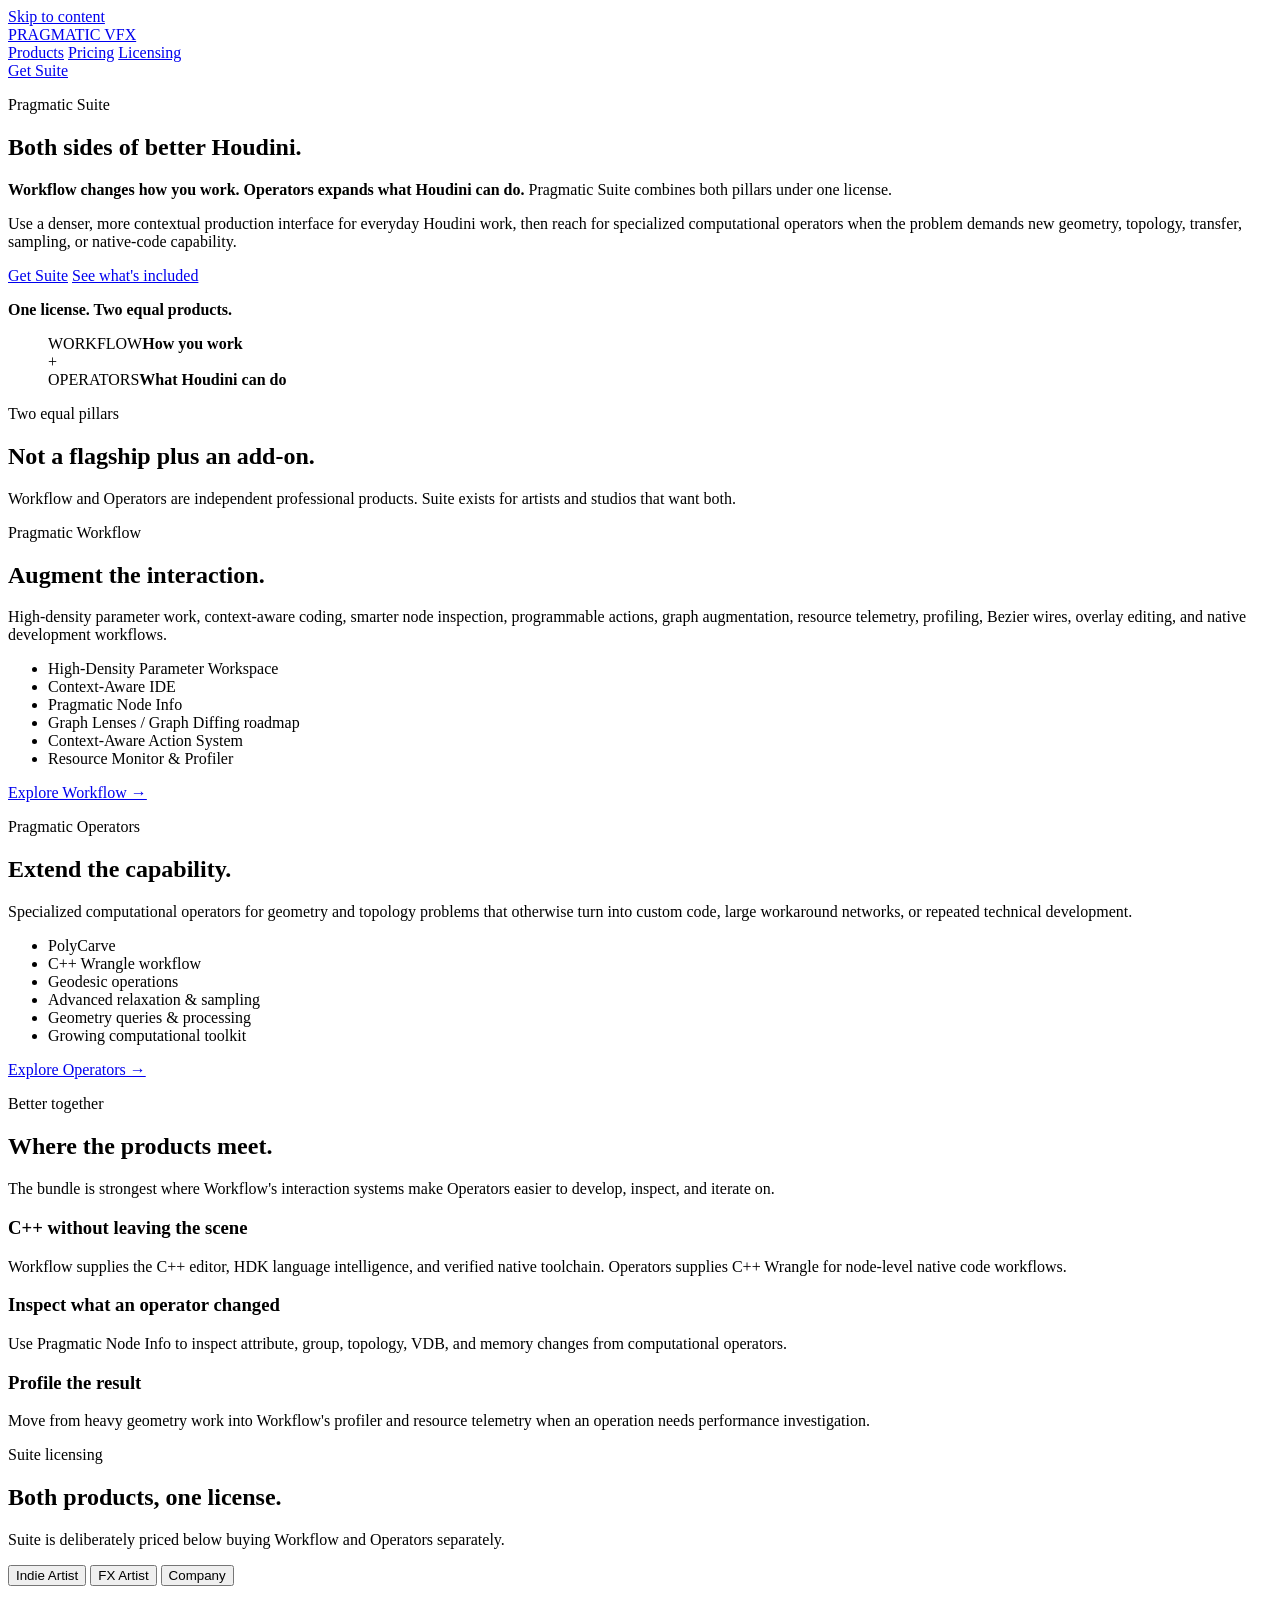
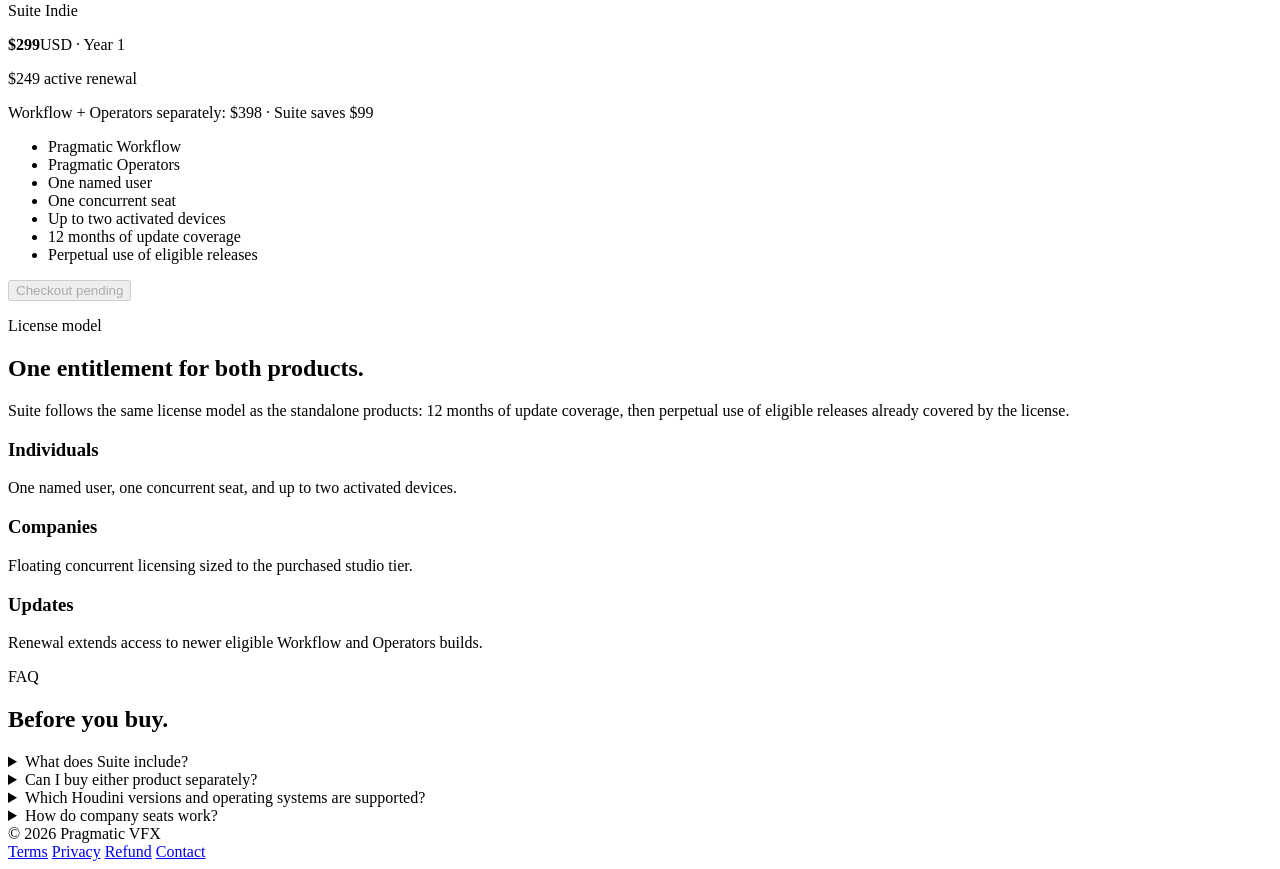
==== index.html @ 96e5cb50 "Create Pragmatic Suite landing page" ====
<!doctype html>
<html lang="en">
<head>
  <meta charset="utf-8">
  <meta name="viewport" content="width=device-width, initial-scale=1">
  <title>Pragmatic Suite for Houdini | Pragmatic VFX</title>
  <meta name="description" content="Pragmatic Suite combines Pragmatic Workflow and Pragmatic Operators: augment how you work with Houdini and extend what Houdini can do.">
  <meta name="theme-color" content="#080b0d">
  <meta property="og:title" content="Pragmatic Suite for Houdini">
  <meta property="og:description" content="Workflow + Operators. Both pillars of Pragmatic.">
  <meta property="og:type" content="website">
  <meta property="og:url" content="https://suite.pragmatic-vfx.com/">
  <link rel="preconnect" href="https://rsms.me">
  <link rel="stylesheet" href="https://rsms.me/inter/inter.css">
  <link rel="stylesheet" href="./site.css?v=20260930-0240">
</head>
<body>
  <a class="skip-link" href="#main">Skip to content</a>

  <header class="site-header">
    <div class="shell nav">
      <a class="wordmark" href="https://pragmatic-vfx.com/" aria-label="Pragmatic VFX home">
        <span class="wordmark-mark" aria-hidden="true"></span>
        <span>PRAGMATIC VFX</span>
      </a>
      <nav class="nav-links" aria-label="Suite navigation">
        <a href="#products">Products</a>
        <a href="#pricing">Pricing</a>
        <a href="#licensing">Licensing</a>
      </nav>
      <a class="nav-cta" href="#pricing">Get Suite</a>
    </div>
  </header>

  <main id="main">
    <section class="hero">
      <div class="shell hero-grid">
        <div class="hero-copy">
          <p class="eyebrow">Pragmatic Suite</p>
          <h1>Both sides of better Houdini.</h1>
          <p class="hero-lede"><strong>Workflow changes how you work. Operators expands what Houdini can do.</strong> Pragmatic Suite combines both pillars under one license.</p>
          <p class="hero-secondary">Use a denser, more contextual production interface for everyday Houdini work, then reach for specialized computational operators when the problem demands new geometry, topology, transfer, sampling, or native-code capability.</p>
          <div class="hero-actions">
            <a class="button button-primary" href="#pricing">Get Suite</a>
            <a class="button" href="#products">See what's included</a>
          </div>
          <p class="hero-support"><strong>One license. Two equal products.</strong></p>
        </div>
        <figure class="product-visual suite-visual">
          <div class="suite-pillars">
            <div><span>WORKFLOW</span><strong>How you work</strong></div>
            <div class="plus">+</div>
            <div><span>OPERATORS</span><strong>What Houdini can do</strong></div>
          </div>
        </figure>
      </div>
    </section>

    <section class="product-pair" id="products">
      <div class="shell">
        <div class="section-heading">
          <p class="eyebrow">Two equal pillars</p>
          <h2>Not a flagship plus an add-on.</h2>
          <p>Workflow and Operators are independent professional products. Suite exists for artists and studios that want both.</p>
        </div>

        <div class="pillar-grid">
          <article class="pillar-card">
            <p class="eyebrow">Pragmatic Workflow</p>
            <h2>Augment the interaction.</h2>
            <p>High-density parameter work, context-aware coding, smarter node inspection, programmable actions, graph augmentation, resource telemetry, profiling, Bezier wires, overlay editing, and native development workflows.</p>
            <ul>
              <li>High-Density Parameter Workspace</li>
              <li>Context-Aware IDE</li>
              <li>Pragmatic Node Info</li>
              <li>Graph Lenses / Graph Diffing roadmap</li>
              <li>Context-Aware Action System</li>
              <li>Resource Monitor & Profiler</li>
            </ul>
            <a class="text-link" href="https://workflow.pragmatic-vfx.com/">Explore Workflow →</a>
          </article>

          <article class="pillar-card">
            <p class="eyebrow">Pragmatic Operators</p>
            <h2>Extend the capability.</h2>
            <p>Specialized computational operators for geometry and topology problems that otherwise turn into custom code, large workaround networks, or repeated technical development.</p>
            <ul>
              <li>PolyCarve</li>
              <li>C++ Wrangle workflow</li>
              <li>Geodesic operations</li>
              <li>Advanced relaxation & sampling</li>
              <li>Geometry queries & processing</li>
              <li>Growing computational toolkit</li>
            </ul>
            <a class="text-link" href="https://operators.pragmatic-vfx.com/">Explore Operators →</a>
          </article>
        </div>
      </div>
    </section>

    <section class="cross-workflows">
      <div class="shell">
        <div class="section-heading">
          <p class="eyebrow">Better together</p>
          <h2>Where the products meet.</h2>
          <p>The bundle is strongest where Workflow's interaction systems make Operators easier to develop, inspect, and iterate on.</p>
        </div>
        <div class="info-grid">
          <article><h3>C++ without leaving the scene</h3><p>Workflow supplies the C++ editor, HDK language intelligence, and verified native toolchain. Operators supplies C++ Wrangle for node-level native code workflows.</p></article>
          <article><h3>Inspect what an operator changed</h3><p>Use Pragmatic Node Info to inspect attribute, group, topology, VDB, and memory changes from computational operators.</p></article>
          <article><h3>Profile the result</h3><p>Move from heavy geometry work into Workflow's profiler and resource telemetry when an operation needs performance investigation.</p></article>
        </div>
      </div>
    </section>

    <section class="pricing" id="pricing">
      <div class="shell">
        <div class="section-heading">
          <p class="eyebrow">Suite licensing</p>
          <h2>Both products, one license.</h2>
          <p>Suite is deliberately priced below buying Workflow and Operators separately.</p>
        </div>

        <div class="pricing-switch" role="tablist" aria-label="Buyer type">
          <button class="pricing-switch-button active" type="button" data-pricing-tab="indie">Indie Artist</button>
          <button class="pricing-switch-button" type="button" data-pricing-tab="fx">FX Artist</button>
          <button class="pricing-switch-button" type="button" data-pricing-tab="company">Company</button>
        </div>

        <div class="pricing-panel" data-pricing-panel="indie">
          <article class="price-card featured-price-card">
            <p class="eyebrow">Suite Indie</p>
            <div class="price"><strong>$299</strong><span>USD · Year 1</span></div>
            <p class="renewal">$249 active renewal</p>
            <p class="saving">Workflow + Operators separately: $398 · Suite saves $99</p>
            <ul class="license-list">
              <li>Pragmatic Workflow</li>
              <li>Pragmatic Operators</li>
              <li>One named user</li>
              <li>One concurrent seat</li>
              <li>Up to two activated devices</li>
              <li>12 months of update coverage</li>
              <li>Perpetual use of eligible releases</li>
            </ul>
            <button class="button button-primary button-disabled" disabled>Checkout pending</button>
          </article>
        </div>

        <div class="pricing-panel" data-pricing-panel="fx" hidden>
          <article class="price-card featured-price-card">
            <p class="eyebrow">Suite FX Individual</p>
            <div class="price"><strong>$599</strong><span>USD · Year 1</span></div>
            <p class="renewal">$499 active renewal</p>
            <p class="saving">Workflow + Operators separately: $798 · Suite saves $199</p>
            <ul class="license-list">
              <li>Pragmatic Workflow</li>
              <li>Pragmatic Operators</li>
              <li>One named user</li>
              <li>One concurrent seat</li>
              <li>Up to two activated devices</li>
              <li>12 months of update coverage</li>
              <li>Perpetual use of eligible releases</li>
            </ul>
            <button class="button button-primary button-disabled" disabled>Checkout pending</button>
          </article>
        </div>

        <div class="pricing-panel" data-pricing-panel="company" hidden>
          <article class="studio-card">
            <p class="eyebrow">Company licensing</p>
            <h3>Pragmatic Suite Studio</h3>
            <div class="tier-selector">
              <button class="tier active" data-tier="1-5" data-price="$2,995" data-renewal="$2,495" data-detail="Up to 5 concurrent seats." data-saving="Separate products: $4,290 · Suite saves $1,295">1–5</button>
              <button class="tier" data-tier="6-10" data-price="$5,995" data-renewal="$4,995" data-detail="Up to 10 concurrent seats." data-saving="Separate products: $8,490 · Suite saves $2,495">6–10</button>
              <button class="tier" data-tier="11-20" data-price="$9,995" data-renewal="$7,995" data-detail="Up to 20 concurrent seats." data-saving="Separate products: $14,490 · Suite saves $4,495">11–20</button>
              <button class="tier" data-tier="21-50" data-price="$17,995" data-renewal="$14,995" data-detail="Up to 50 concurrent seats." data-saving="Separate products: $24,990 · Suite saves $6,995">21–50</button>
              <button class="tier" data-tier="51+" data-price="Contact" data-renewal="Contact" data-detail="Custom licensing for 51+ concurrent seats." data-saving="">51+</button>
            </div>
            <div class="studio-summary">
              <div><strong data-tier-price>$2,995</strong><span>USD · Year 1</span></div>
              <p data-tier-detail>Up to 5 concurrent seats.</p>
              <p><span data-tier-renewal>$2,495</span> active renewal</p>
              <p class="saving" data-tier-saving>Separate products: $4,290 · Suite saves $1,295</p>
            </div>
            <ul class="license-list">
              <li>Pragmatic Workflow + Operators</li>
              <li>Floating concurrent seat pool</li>
              <li>Company licensing begins at Studio 1–5</li>
              <li>12 months of update coverage</li>
              <li>Perpetual use of eligible releases</li>
            </ul>
            <a class="button button-primary" href="mailto:sales@pragmatic-vfx.com?subject=Pragmatic%20Suite%20Company%20Licensing">Contact sales</a>
          </article>
        </div>
      </div>
    </section>

    <section class="licensing" id="licensing">
      <div class="shell">
        <div class="section-heading">
          <p class="eyebrow">License model</p>
          <h2>One entitlement for both products.</h2>
          <p>Suite follows the same license model as the standalone products: 12 months of update coverage, then perpetual use of eligible releases already covered by the license.</p>
        </div>
        <div class="info-grid">
          <article><h3>Individuals</h3><p>One named user, one concurrent seat, and up to two activated devices.</p></article>
          <article><h3>Companies</h3><p>Floating concurrent licensing sized to the purchased studio tier.</p></article>
          <article><h3>Updates</h3><p>Renewal extends access to newer eligible Workflow and Operators builds.</p></article>
        </div>
      </div>
    </section>

    <section class="faq">
      <div class="shell">
        <div class="section-heading"><p class="eyebrow">FAQ</p><h2>Before you buy.</h2></div>
        <details><summary>What does Suite include?</summary><p>Pragmatic Suite includes both Pragmatic Workflow and Pragmatic Operators under one license.</p></details>
        <details><summary>Can I buy either product separately?</summary><p>Yes. Workflow and Operators are equal standalone products, each priced at $199 Indie / $399 FX for year one.</p></details>
        <details><summary>Which Houdini versions and operating systems are supported?</summary><p>The final shipping compatibility matrix will be published before checkout is enabled.</p></details>
        <details><summary>How do company seats work?</summary><p>Company Suite licensing uses a floating concurrent-seat pool. A company purchasing for even one employee starts at the 1–5 tier.</p></details>
      </div>
    </section>
  </main>

  <footer class="site-footer">
    <div class="shell footer-row">
      <span>© <span data-current-year>2026</span> Pragmatic VFX</span>
      <div>
        <a href="https://pragmatic-vfx.com/terms/">Terms</a>
        <a href="https://pragmatic-vfx.com/privacy/">Privacy</a>
        <a href="https://pragmatic-vfx.com/refund/">Refund</a>
        <a href="mailto:support@pragmatic-vfx.com">Contact</a>
      </div>
    </div>
  </footer>
  <script src="./site.js?v=20260930-0240"></script>
</body>
</html>
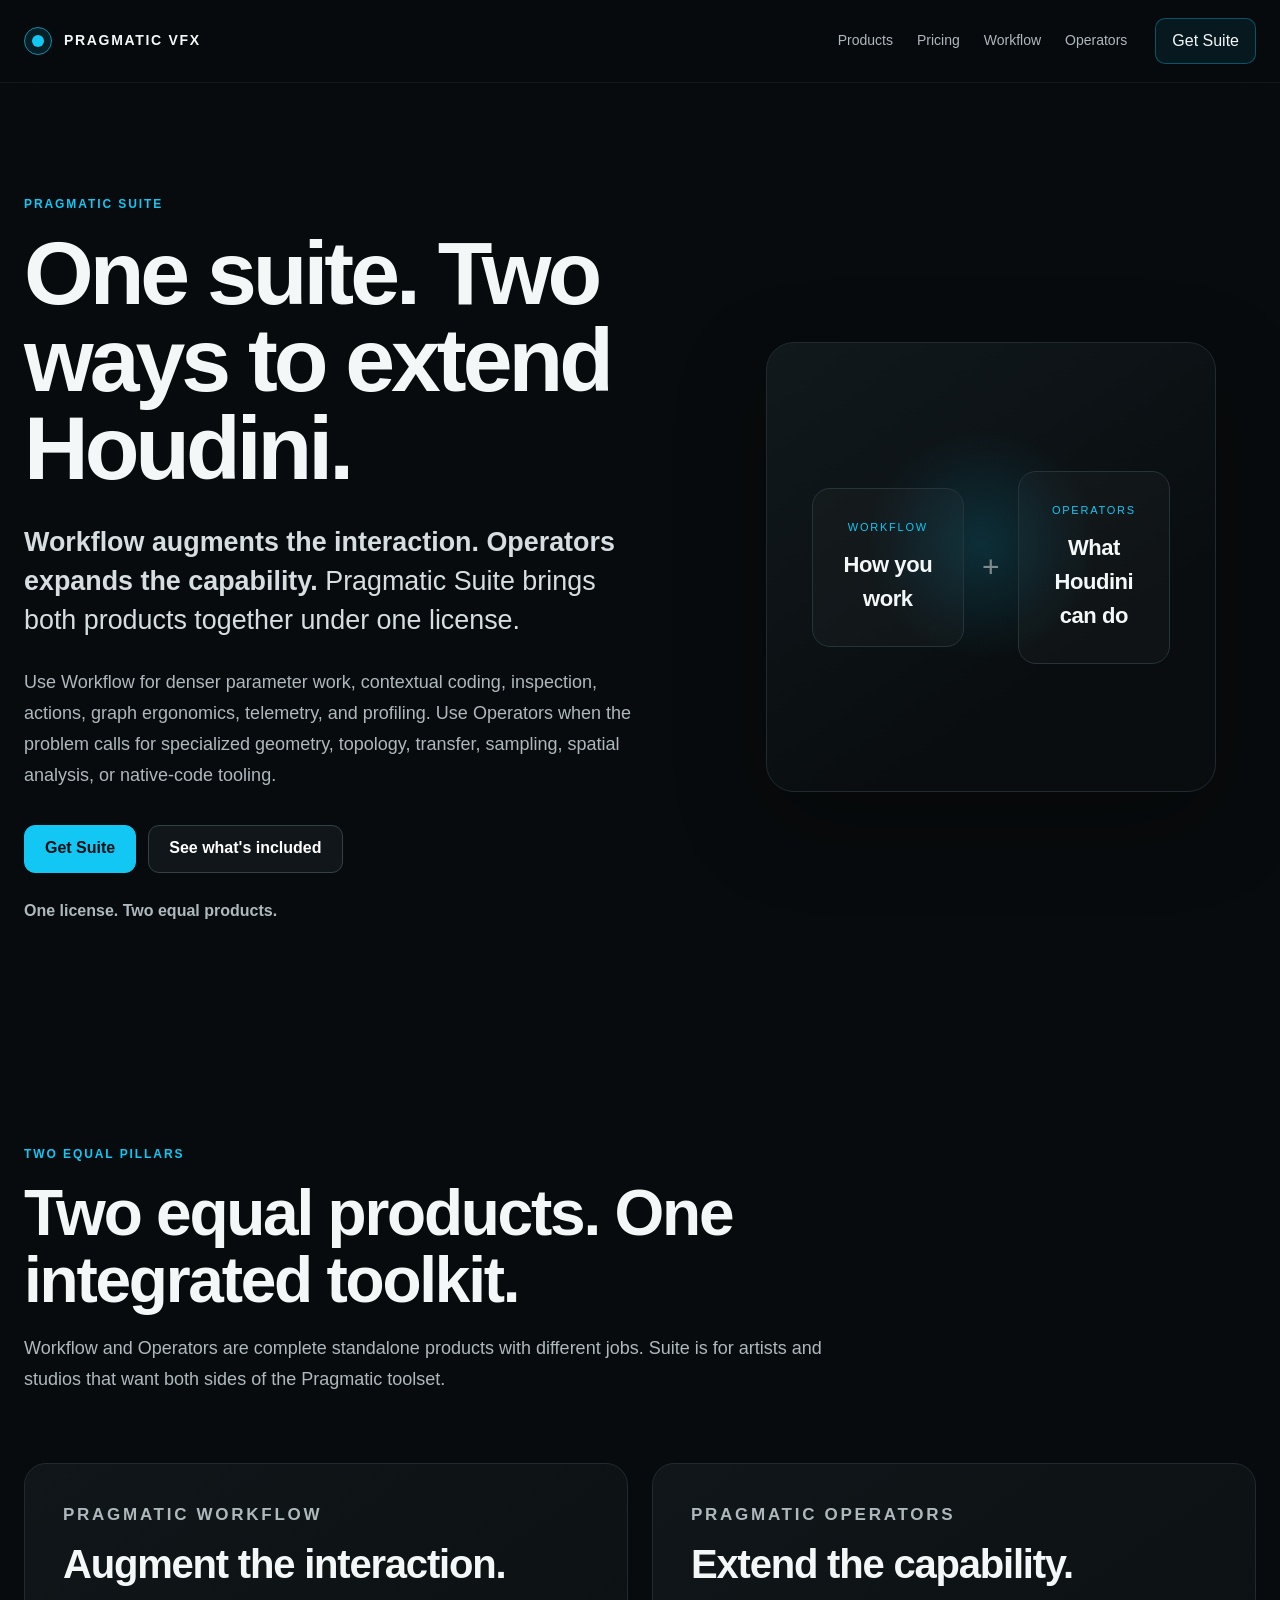
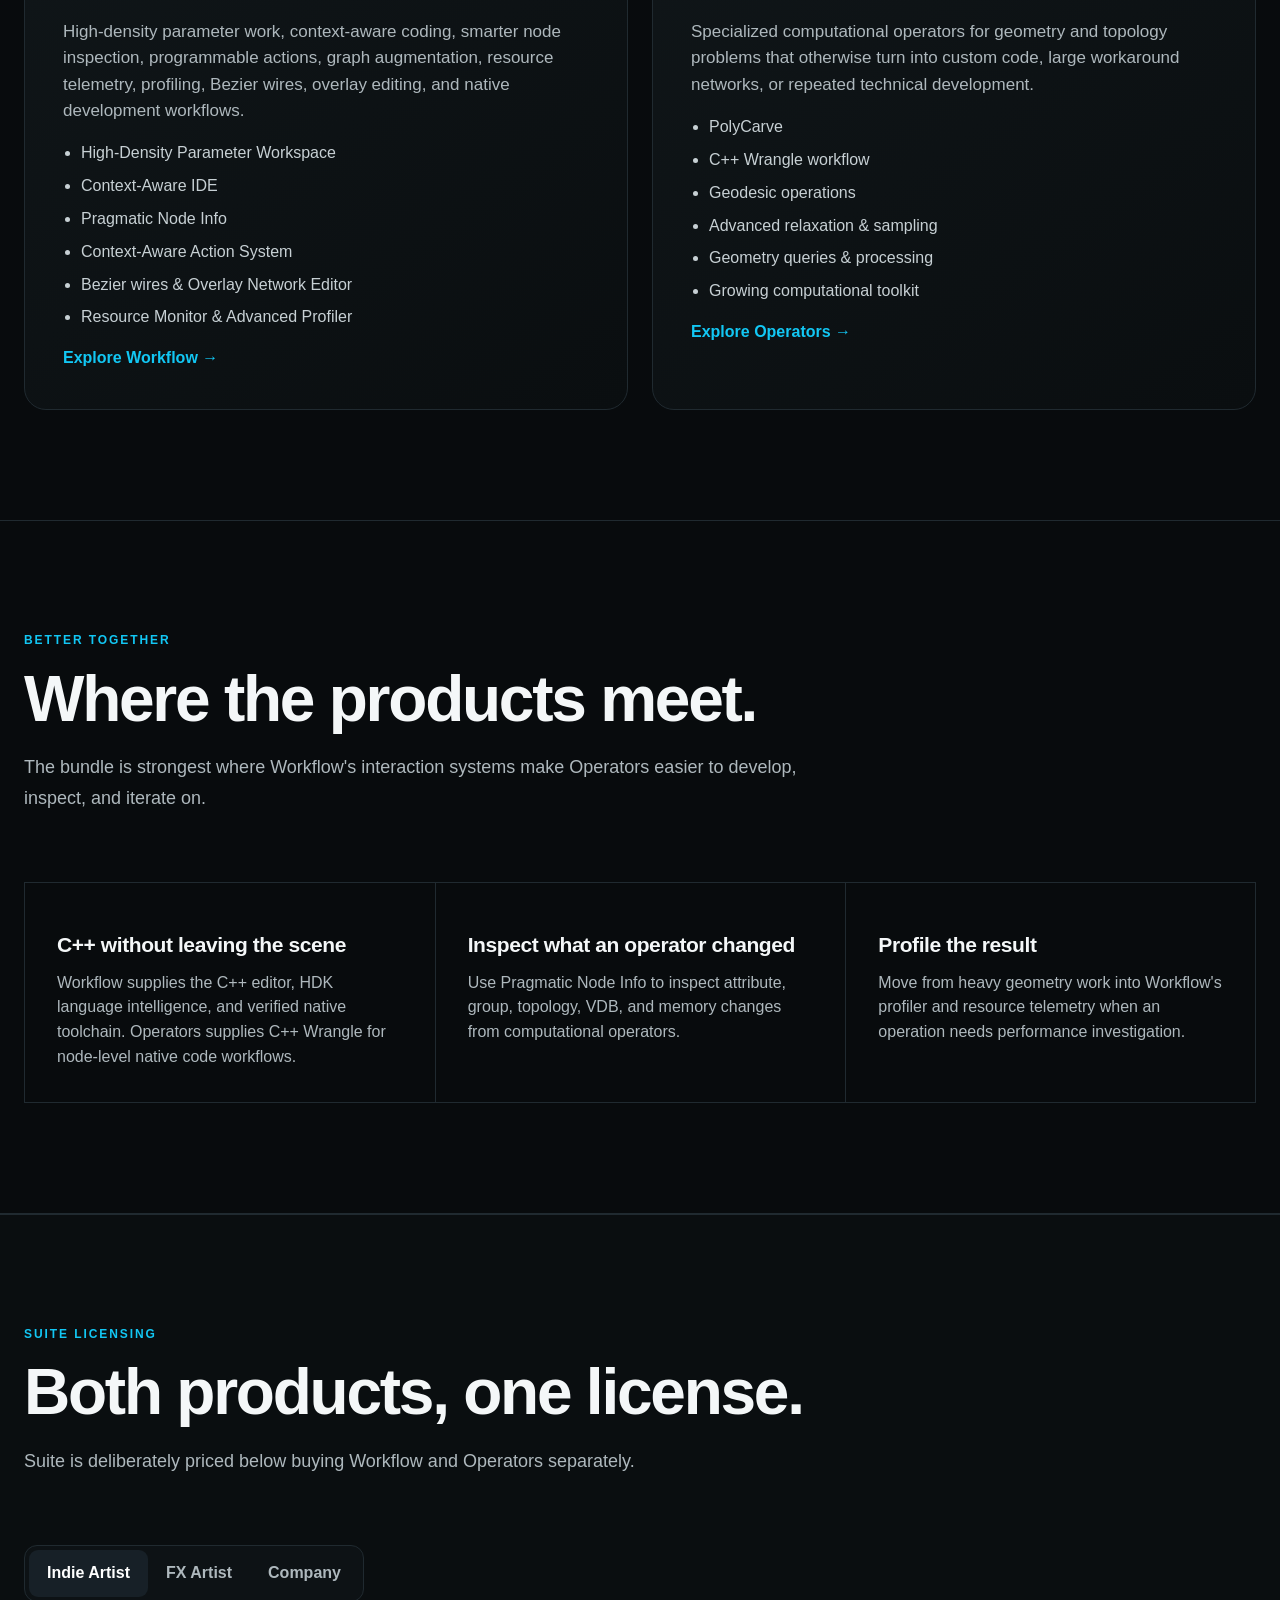
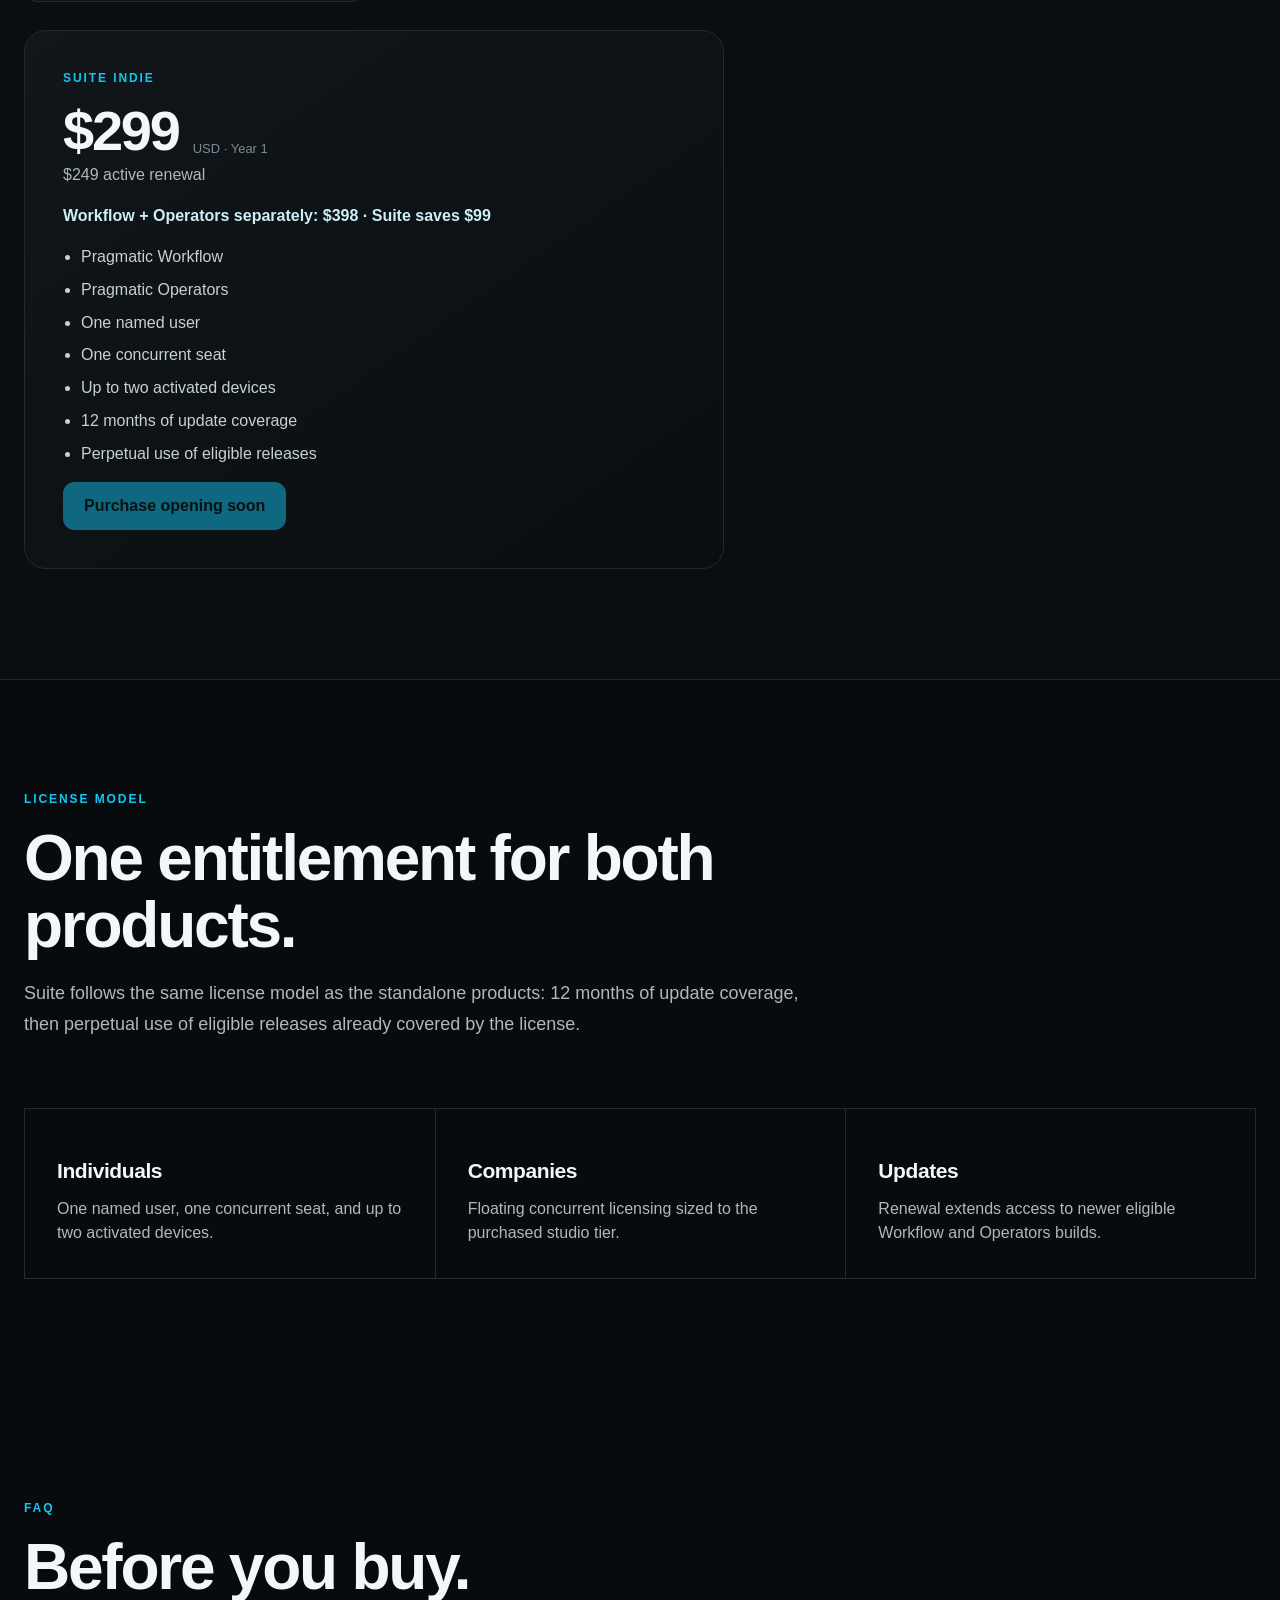
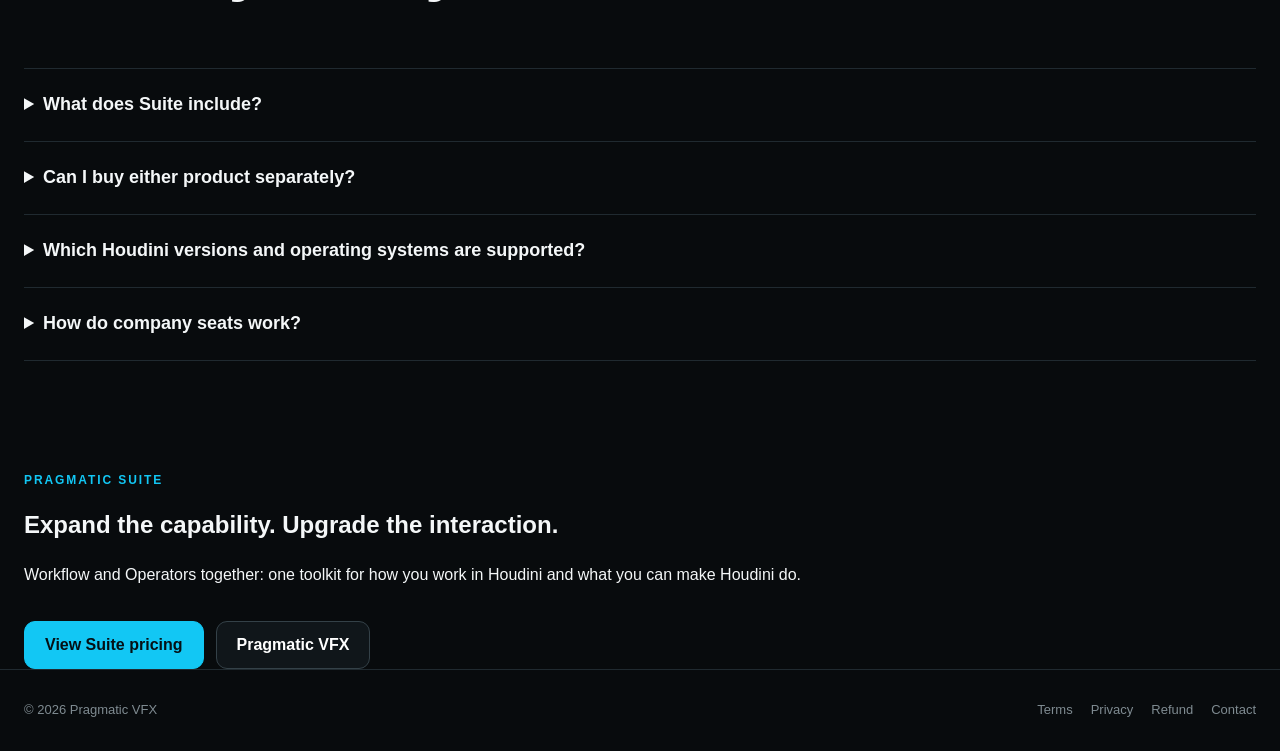
==== commit 4a8cdc32: "Polish Suite page for public product review" ====
--- a/index.html
+++ b/index.html
@@ -12,7 +12,7 @@
   <meta property="og:url" content="https://suite.pragmatic-vfx.com/">
   <link rel="preconnect" href="https://rsms.me">
   <link rel="stylesheet" href="https://rsms.me/inter/inter.css">
-  <link rel="stylesheet" href="./site.css?v=20260930-0240">
+  <link rel="stylesheet" href="./site.css?v=20260930-0305">
 </head>
 <body>
   <a class="skip-link" href="#main">Skip to content</a>
@@ -26,7 +26,8 @@
       <nav class="nav-links" aria-label="Suite navigation">
         <a href="#products">Products</a>
         <a href="#pricing">Pricing</a>
-        <a href="#licensing">Licensing</a>
+        <a href="https://workflow.pragmatic-vfx.com/">Workflow</a>
+        <a href="https://operators.pragmatic-vfx.com/">Operators</a>
       </nav>
       <a class="nav-cta" href="#pricing">Get Suite</a>
     </div>
@@ -37,9 +38,9 @@
       <div class="shell hero-grid">
         <div class="hero-copy">
           <p class="eyebrow">Pragmatic Suite</p>
-          <h1>Both sides of better Houdini.</h1>
-          <p class="hero-lede"><strong>Workflow changes how you work. Operators expands what Houdini can do.</strong> Pragmatic Suite combines both pillars under one license.</p>
-          <p class="hero-secondary">Use a denser, more contextual production interface for everyday Houdini work, then reach for specialized computational operators when the problem demands new geometry, topology, transfer, sampling, or native-code capability.</p>
+          <h1>One suite. Two ways to extend Houdini.</h1>
+          <p class="hero-lede"><strong>Workflow augments the interaction. Operators expands the capability.</strong> Pragmatic Suite brings both products together under one license.</p>
+          <p class="hero-secondary">Use Workflow for denser parameter work, contextual coding, inspection, actions, graph ergonomics, telemetry, and profiling. Use Operators when the problem calls for specialized geometry, topology, transfer, sampling, spatial analysis, or native-code tooling.</p>
           <div class="hero-actions">
             <a class="button button-primary" href="#pricing">Get Suite</a>
             <a class="button" href="#products">See what's included</a>
@@ -60,8 +61,8 @@
       <div class="shell">
         <div class="section-heading">
           <p class="eyebrow">Two equal pillars</p>
-          <h2>Not a flagship plus an add-on.</h2>
-          <p>Workflow and Operators are independent professional products. Suite exists for artists and studios that want both.</p>
+          <h2>Two equal products. One integrated toolkit.</h2>
+          <p>Workflow and Operators are complete standalone products with different jobs. Suite is for artists and studios that want both sides of the Pragmatic toolset.</p>
         </div>
 
         <div class="pillar-grid">
@@ -73,9 +74,9 @@
               <li>High-Density Parameter Workspace</li>
               <li>Context-Aware IDE</li>
               <li>Pragmatic Node Info</li>
-              <li>Graph Lenses / Graph Diffing roadmap</li>
               <li>Context-Aware Action System</li>
-              <li>Resource Monitor & Profiler</li>
+              <li>Bezier wires & Overlay Network Editor</li>
+              <li>Resource Monitor & Advanced Profiler</li>
             </ul>
             <a class="text-link" href="https://workflow.pragmatic-vfx.com/">Explore Workflow →</a>
           </article>
@@ -142,7 +143,7 @@
               <li>12 months of update coverage</li>
               <li>Perpetual use of eligible releases</li>
             </ul>
-            <button class="button button-primary button-disabled" disabled>Checkout pending</button>
+            <button class="button button-primary button-disabled" disabled>Purchase opening soon</button>
           </article>
         </div>
 
@@ -161,7 +162,7 @@
               <li>12 months of update coverage</li>
               <li>Perpetual use of eligible releases</li>
             </ul>
-            <button class="button button-primary button-disabled" disabled>Checkout pending</button>
+            <button class="button button-primary button-disabled" disabled>Purchase opening soon</button>
           </article>
         </div>
 
@@ -221,6 +222,20 @@
     </section>
   </main>
 
+
+
+    <section class="final-cta">
+      <div class="shell">
+        <p class="eyebrow">Pragmatic Suite</p>
+        <h2>Expand the capability. Upgrade the interaction.</h2>
+        <p>Workflow and Operators together: one toolkit for how you work in Houdini and what you can make Houdini do.</p>
+        <div class="hero-actions">
+          <a class="button button-primary" href="#pricing">View Suite pricing</a>
+          <a class="button" href="https://pragmatic-vfx.com/">Pragmatic VFX</a>
+        </div>
+      </div>
+    </section>
+
   <footer class="site-footer">
     <div class="shell footer-row">
       <span>© <span data-current-year>2026</span> Pragmatic VFX</span>
@@ -232,6 +247,6 @@
       </div>
     </div>
   </footer>
-  <script src="./site.js?v=20260930-0240"></script>
+  <script src="./site.js?v=20260930-0305"></script>
 </body>
 </html>
--- a/site.css
+++ b/site.css
@@ -0,0 +1,139 @@
+:root{
+  --bg:#080b0d;--bg2:#0d1114;--surface:#10161a;--surface2:#131b20;
+  --text:#f4f7f8;--soft:#aeb8bd;--muted:#7f8b91;--line:#202a30;
+  --accent:#12c7f4;--font:"InterVariable","Inter var","Inter",Arial,Helvetica,sans-serif;
+}
+*{box-sizing:border-box}
+html{scroll-behavior:smooth}
+body{margin:0;background:var(--bg);color:var(--text);font-family:var(--font);font-synthesis:none;line-height:1.55}
+a{color:inherit;text-decoration:none}
+button,input{font:inherit}
+.skip-link{position:fixed;left:12px;top:-60px;z-index:100;background:#fff;color:#000;padding:10px 14px;border-radius:8px}
+.skip-link:focus{top:12px}
+.shell{width:min(1240px,calc(100% - 48px));margin:0 auto}
+.site-header{position:sticky;top:0;z-index:20;background:rgba(8,11,13,.86);backdrop-filter:blur(18px);border-bottom:1px solid rgba(255,255,255,.06)}
+.nav{height:82px;display:flex;align-items:center;gap:28px}
+.wordmark{display:flex;align-items:center;gap:12px;font-weight:700;letter-spacing:.12em;font-size:14px}
+.wordmark-mark{width:28px;height:28px;border-radius:50%;border:1px solid rgba(18,199,244,.7);box-shadow:0 0 24px rgba(18,199,244,.18) inset;position:relative}
+.wordmark-mark:after{content:"";position:absolute;inset:7px;border-radius:50%;background:var(--accent)}
+.nav-links{display:flex;gap:24px;margin-left:auto;color:var(--soft);font-size:14px}
+.nav-links a:hover{color:#fff}
+.nav-cta{padding:10px 16px;border:1px solid rgba(18,199,244,.35);border-radius:10px;background:rgba(18,199,244,.08)}
+.hero{padding:112px 0 96px}
+.hero-grid{display:grid;grid-template-columns:minmax(0,1fr) minmax(420px,.85fr);gap:78px;align-items:center}
+.eyebrow{margin:0 0 16px;color:var(--accent);font-size:12px;font-weight:700;letter-spacing:.16em;text-transform:uppercase}
+h1,h2,h3,p{margin-top:0}
+h1{font-size:clamp(58px,7vw,96px);line-height:.98;letter-spacing:-.045em;font-weight:700;margin-bottom:30px}
+.hero-lede{font-size:clamp(21px,2.1vw,27px);line-height:1.45;color:#d7dee1;max-width:790px}
+.hero-secondary{font-size:18px;line-height:1.72;color:var(--soft);max-width:760px}
+.hero-actions{display:flex;gap:12px;margin-top:34px}
+.button{display:inline-flex;align-items:center;justify-content:center;min-height:48px;padding:0 20px;border:1px solid #344148;border-radius:11px;background:#10161a;color:#fff;font-weight:600;cursor:pointer}
+.button-primary{background:var(--accent);border-color:var(--accent);color:#051015}
+.button-disabled{opacity:.48;cursor:not-allowed}
+.hero-support{margin-top:26px;color:var(--soft)}
+.product-visual{aspect-ratio:1/1;border:1px solid var(--line);border-radius:28px;background:
+radial-gradient(circle at 48% 45%,rgba(18,199,244,.16),transparent 34%),
+linear-gradient(145deg,#11191d,#090d0f 70%);display:grid;place-items:center;overflow:hidden;box-shadow:0 30px 90px rgba(0,0,0,.28)}
+.visual-inner{text-align:center;padding:36px}
+.visual-inner span{display:block;color:var(--soft)}
+.visual-inner .visual-kicker{font-size:11px;letter-spacing:.18em;color:var(--accent);margin-bottom:16px}
+.visual-inner strong{display:block;font-size:clamp(28px,3vw,44px);line-height:1.05;letter-spacing:-.03em;margin-bottom:18px}
+.suite-pillars{width:80%;display:grid;grid-template-columns:1fr auto 1fr;align-items:center;gap:18px;text-align:center}
+.suite-pillars>div:not(.plus){padding:30px 18px;border:1px solid #26343a;border-radius:18px;background:rgba(255,255,255,.025)}
+.suite-pillars span{display:block;font-size:11px;letter-spacing:.16em;color:var(--accent);margin-bottom:12px}
+.suite-pillars strong{font-size:22px;letter-spacing:-.02em}
+.plus{font-size:30px;color:var(--muted)}
+.principles{border-top:1px solid var(--line);border-bottom:1px solid var(--line)}
+.principles-grid,.info-grid{display:grid;grid-template-columns:repeat(3,1fr)}
+.principles article{padding:38px 34px;border-right:1px solid var(--line)}
+.principles article:first-child{border-left:1px solid var(--line)}
+.principles span{color:var(--accent);font-size:11px;letter-spacing:.12em}
+.principles h2,.info-grid h3{font-size:21px;margin:14px 0 9px;letter-spacing:-.02em}
+.principles p,.info-grid p{color:var(--soft);margin:0}
+.feature-list,.product-pair,.cross-workflows,.pricing,.licensing,.faq{padding:110px 0}
+.section-heading{max-width:800px;margin-bottom:68px}
+.section-heading h2{font-size:clamp(42px,5vw,66px);line-height:1.04;letter-spacing:-.035em;font-weight:600;margin-bottom:20px}
+.section-heading>p:last-child{font-size:18px;color:var(--soft);line-height:1.72}
+.feature-row{display:grid;grid-template-columns:minmax(0,.8fr) minmax(480px,1.15fr);gap:70px;align-items:center;padding:84px 0;border-top:1px solid var(--line)}
+.feature-row.reverse .feature-copy{order:2}.feature-row.reverse .media-placeholder{order:1}
+.feature-copy h2{font-size:clamp(38px,4.5vw,60px);line-height:1.04;letter-spacing:-.035em;font-weight:600;margin-bottom:18px}
+.feature-copy .benefit{font-size:20px;line-height:1.45;color:#dde4e7;font-weight:600}
+.feature-copy>p:not(.eyebrow):not(.benefit){color:var(--soft);font-size:17px;line-height:1.72}
+.pills{display:flex;flex-wrap:wrap;gap:8px;margin-top:24px}
+.pills span{border:1px solid #29353b;background:#0d1316;color:#c3cdd1;padding:7px 10px;border-radius:999px;font-size:12px}
+.media-placeholder{min-height:400px;border:1px solid var(--line);border-radius:22px;background:linear-gradient(145deg,#11181c,#0a0e10);display:flex;flex-direction:column;justify-content:center;align-items:center;text-align:center;gap:8px;color:var(--muted)}
+.media-placeholder span{font-size:11px;letter-spacing:.18em;color:var(--accent)}
+.media-placeholder strong{color:#dce4e7;font-size:20px}
+.pillar-grid{display:grid;grid-template-columns:1fr 1fr;gap:24px}
+.pillar-card,.price-card,.studio-card{border:1px solid var(--line);border-radius:22px;background:linear-gradient(145deg,#101619,#0a0e10);padding:38px}
+.pillar-card h2{font-size:40px;line-height:1.04;letter-spacing:-.03em;font-weight:600}
+.pillar-card>p{color:var(--soft);font-size:17px}
+.pillar-card ul,.license-list{padding-left:18px;color:#c7d0d4}
+.pillar-card li,.license-list li{margin:8px 0}
+.text-link{color:var(--accent);font-weight:600}
+.cross-workflows{border-top:1px solid var(--line);border-bottom:1px solid var(--line)}
+.info-grid article{padding:32px;border:1px solid var(--line);border-right:0}
+.info-grid article:last-child{border-right:1px solid var(--line)}
+.pricing{background:#0a0e10;border-top:1px solid var(--line);border-bottom:1px solid var(--line)}
+.pricing-switch{display:inline-flex;padding:4px;border:1px solid var(--line);border-radius:13px;background:#0d1215;margin-bottom:28px}
+.pricing-switch-button{border:0;background:transparent;color:var(--soft);padding:11px 18px;border-radius:9px;cursor:pointer;font-weight:600}
+.pricing-switch-button.active{background:#172027;color:#fff}
+.pricing-panel{max-width:700px}
+.price{display:flex;align-items:end;gap:14px;margin:14px 0 4px}
+.price strong,.studio-summary strong{font-size:56px;line-height:1;letter-spacing:-.04em;font-weight:600}
+.price span,.studio-summary span{color:var(--muted);font-size:13px}
+.renewal{color:var(--soft)}
+.saving{color:#cfeef7;font-weight:600}
+.tier-selector{display:grid;grid-template-columns:repeat(5,1fr);gap:7px;margin:28px 0}
+.tier{border:1px solid var(--line);background:#0c1114;color:var(--soft);padding:11px 6px;border-radius:9px;cursor:pointer}
+.tier.active{border-color:rgba(18,199,244,.55);color:#fff;background:rgba(18,199,244,.08)}
+.studio-summary{padding:24px 0;border-top:1px solid var(--line);border-bottom:1px solid var(--line);margin-bottom:20px}
+.studio-summary>div{display:flex;align-items:end;gap:12px;margin-bottom:12px}
+.suite-band{margin-top:34px;border:1px solid rgba(18,199,244,.25);border-radius:20px;padding:28px 32px;display:flex;justify-content:space-between;gap:30px;align-items:center;background:rgba(18,199,244,.045)}
+.suite-band h3{font-size:25px;margin-bottom:8px}.suite-band p{color:var(--soft);margin:0}.suite-price{font-size:20px;line-height:1.65;white-space:nowrap}
+.licensing .info-grid{margin-top:20px}
+.faq details{border-top:1px solid var(--line);padding:22px 0}
+.faq details:last-child{border-bottom:1px solid var(--line)}
+.faq summary{cursor:pointer;font-size:18px;font-weight:600}
+.faq details p{color:var(--soft);max-width:850px;margin:14px 0 0}
+.site-footer{border-top:1px solid var(--line);padding:30px 0;color:var(--muted);font-size:13px}
+.footer-row{display:flex;justify-content:space-between;gap:30px}
+.footer-row>div{display:flex;gap:18px}
+@media(max-width:860px){
+  .shell{width:min(100% - 30px,1240px)}
+  .nav-links{display:none}
+  .nav-cta{margin-left:auto}
+  .hero{padding:80px 0 70px}
+  .hero-grid,.feature-row,.pillar-grid,.principles-grid,.info-grid{grid-template-columns:1fr}
+  .hero-grid{gap:44px}
+  .product-visual{max-width:620px;width:100%;margin:0 auto}
+  .feature-row{gap:34px;padding:66px 0}
+  .feature-row.reverse .feature-copy,.feature-row.reverse .media-placeholder{order:initial}
+  .media-placeholder{min-height:300px}
+  .principles article,.principles article:first-child{border-left:0;border-right:0;border-bottom:1px solid var(--line)}
+  .info-grid article,.info-grid article:last-child{border-right:1px solid var(--line);border-bottom:0}
+  .info-grid article:last-child{border-bottom:1px solid var(--line)}
+  .tier-selector{grid-template-columns:repeat(3,1fr)}
+  .suite-band{flex-direction:column;align-items:flex-start}
+}
+@media(max-width:560px){
+  .shell{width:calc(100% - 24px)}
+  .nav{height:70px}
+  .wordmark{font-size:13px}
+  .nav-cta{padding:9px 12px}
+  h1{font-size:clamp(50px,15vw,70px)}
+  .hero-lede{font-size:19px}
+  .hero-secondary{font-size:16px}
+  .hero-actions{flex-direction:column}
+  .button{width:100%}
+  .section-heading h2,.feature-copy h2{font-size:clamp(36px,10vw,48px)}
+  .feature-list,.product-pair,.cross-workflows,.pricing,.licensing,.faq{padding:76px 0}
+  .media-placeholder{min-height:240px}
+  .pricing-switch{display:grid;grid-template-columns:1fr;width:100%}
+  .tier-selector{grid-template-columns:1fr 1fr}
+  .price-card,.studio-card,.pillar-card{padding:26px 22px}
+  .price strong,.studio-summary strong{font-size:46px}
+  .footer-row{flex-direction:column}
+  .suite-pillars{width:92%;grid-template-columns:1fr}
+  .plus{transform:rotate(0deg)}
+}
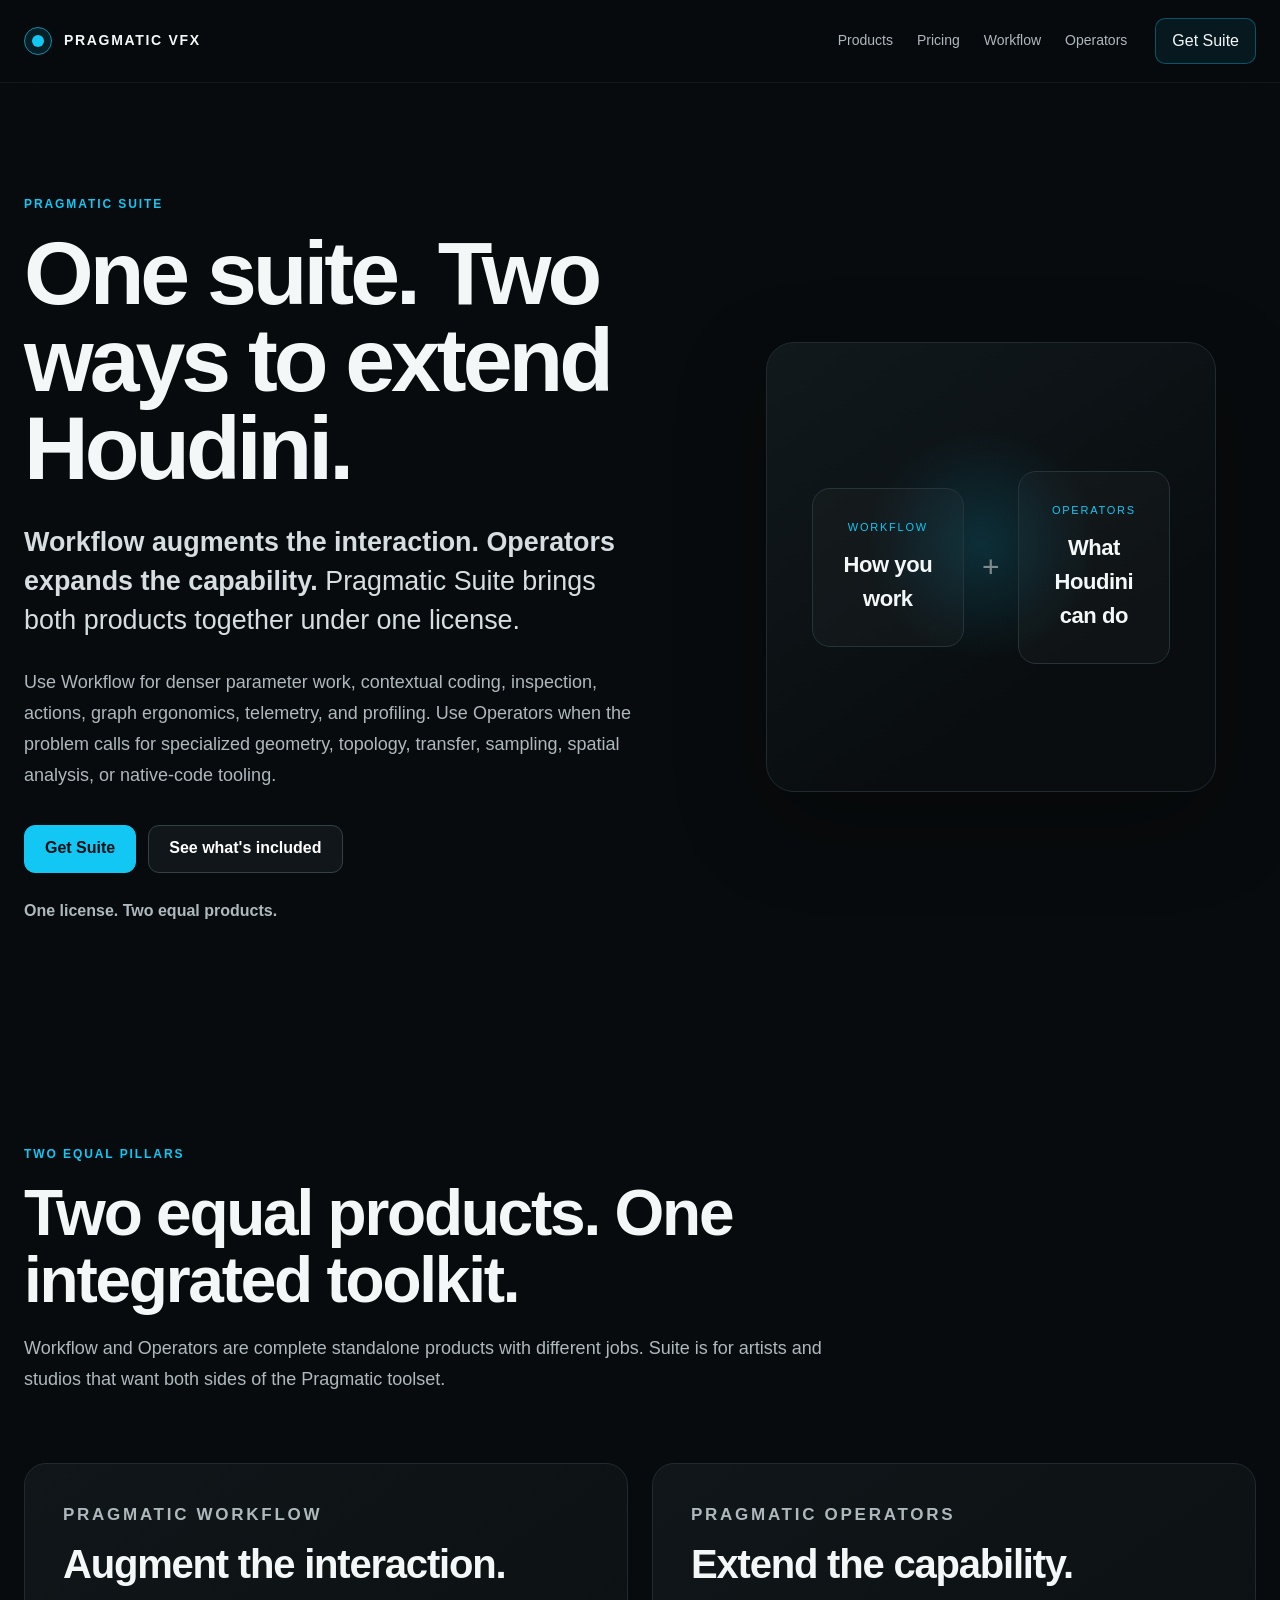
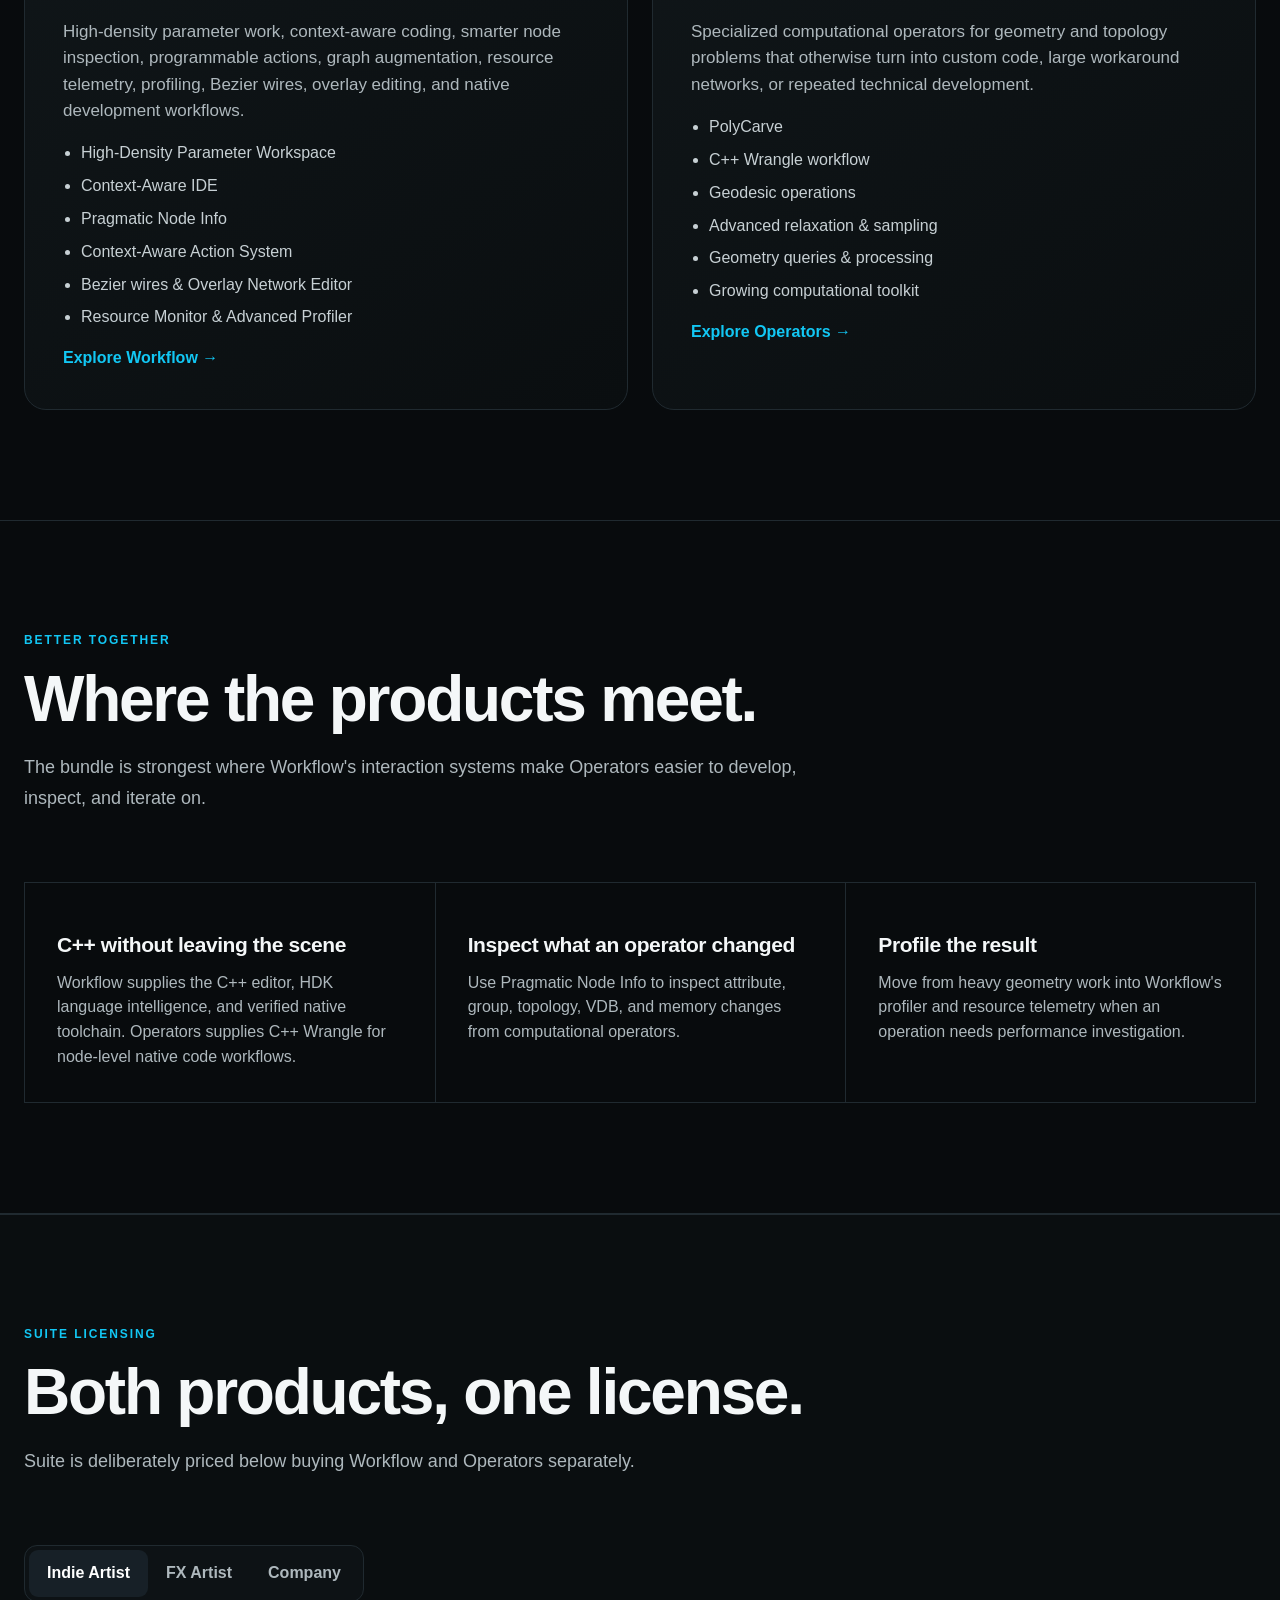
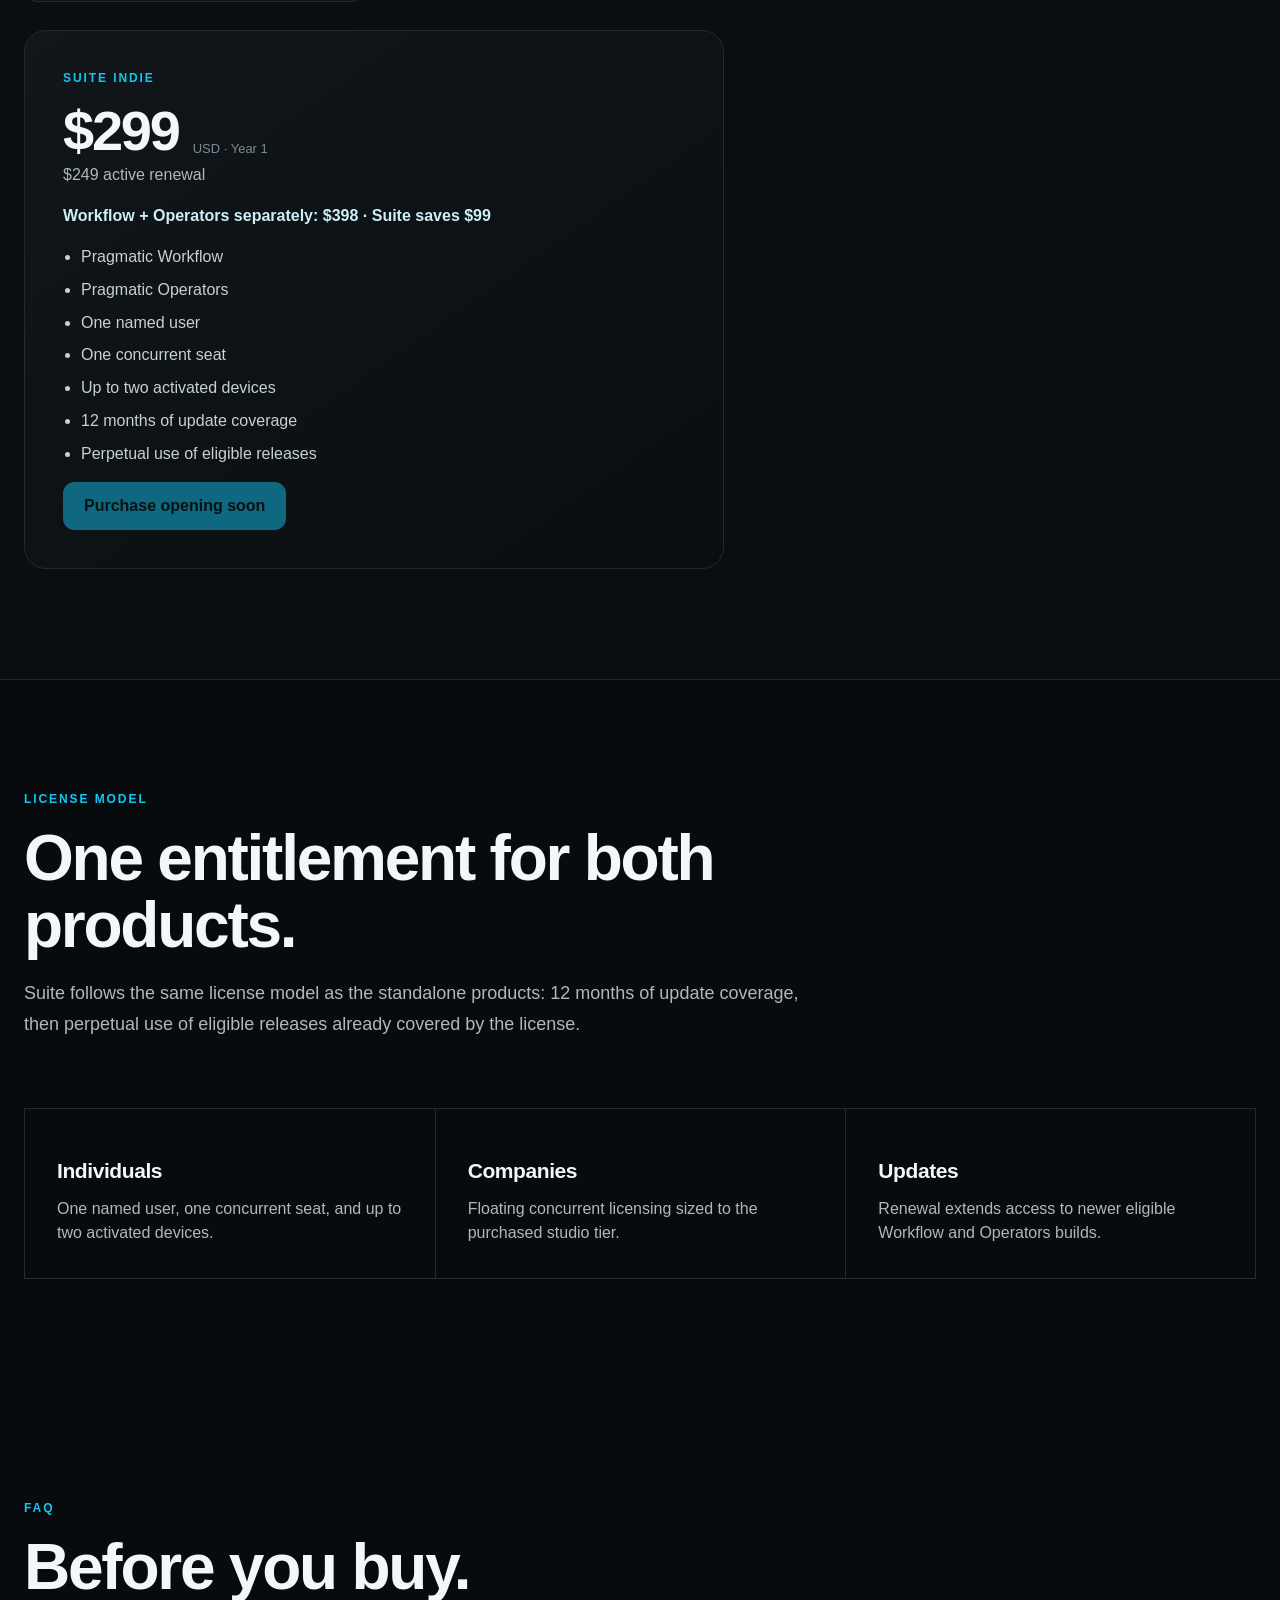
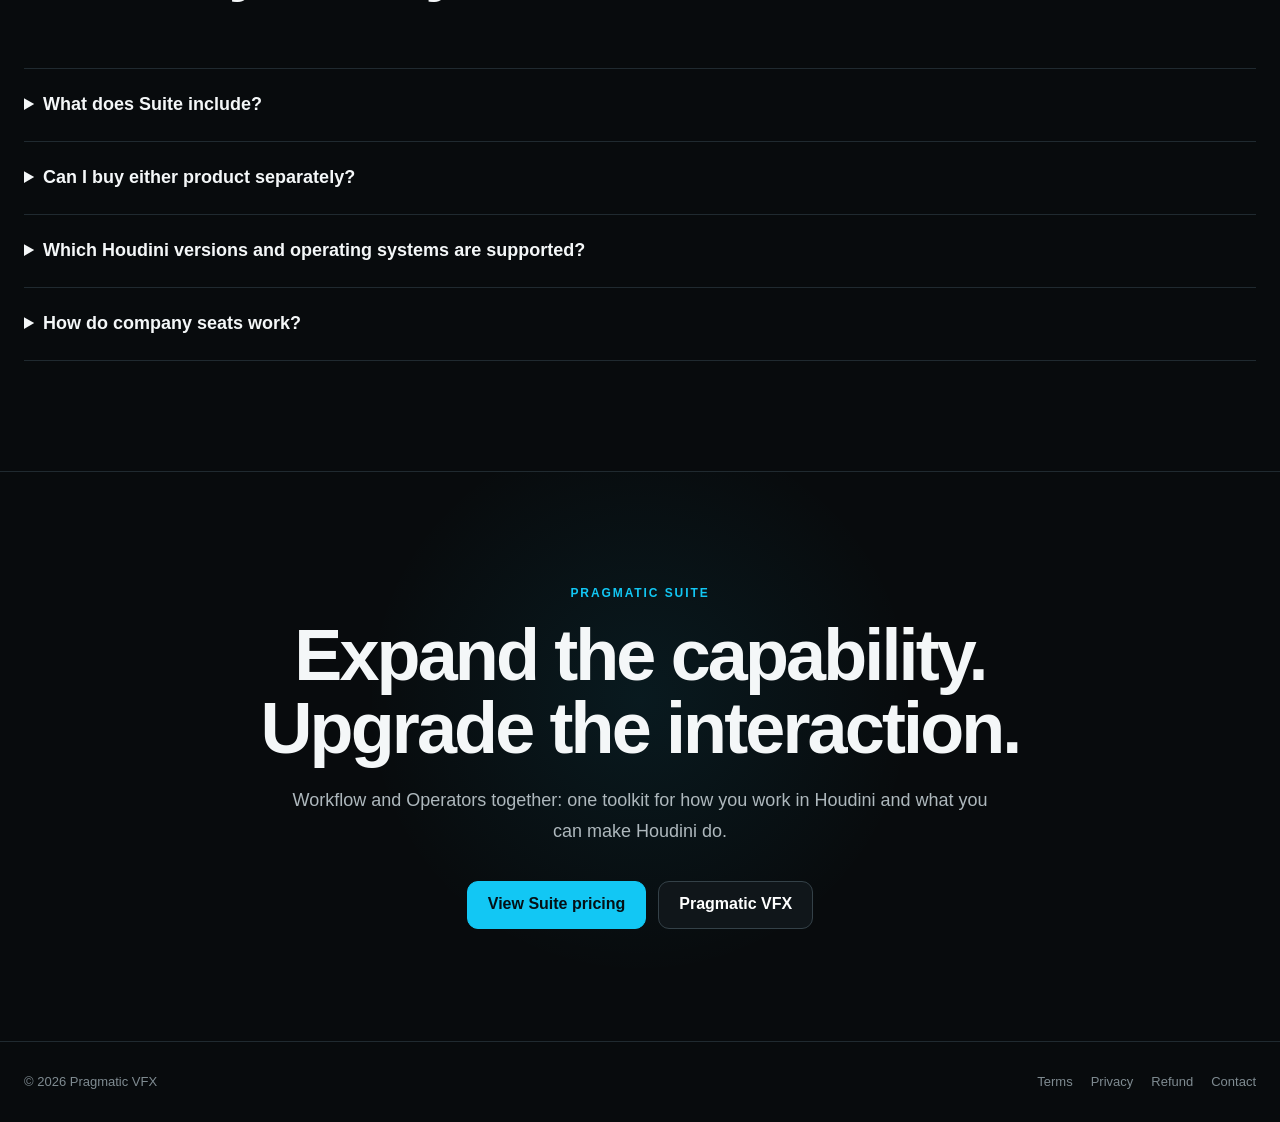
==== commit 7b0a27b0: "Publish revised Suite Studio pricing" ====
--- a/index.html
+++ b/index.html
@@ -171,17 +171,17 @@
             <p class="eyebrow">Company licensing</p>
             <h3>Pragmatic Suite Studio</h3>
             <div class="tier-selector">
-              <button class="tier active" data-tier="1-5" data-price="$2,995" data-renewal="$2,495" data-detail="Up to 5 concurrent seats." data-saving="Separate products: $4,290 · Suite saves $1,295">1–5</button>
-              <button class="tier" data-tier="6-10" data-price="$5,995" data-renewal="$4,995" data-detail="Up to 10 concurrent seats." data-saving="Separate products: $8,490 · Suite saves $2,495">6–10</button>
-              <button class="tier" data-tier="11-20" data-price="$9,995" data-renewal="$7,995" data-detail="Up to 20 concurrent seats." data-saving="Separate products: $14,490 · Suite saves $4,495">11–20</button>
-              <button class="tier" data-tier="21-50" data-price="$17,995" data-renewal="$14,995" data-detail="Up to 50 concurrent seats." data-saving="Separate products: $24,990 · Suite saves $6,995">21–50</button>
-              <button class="tier" data-tier="51+" data-price="Contact" data-renewal="Contact" data-detail="Custom licensing for 51+ concurrent seats." data-saving="">51+</button>
+              <button class="tier active" data-tier="1-5" data-price="$4,995" data-renewal="$3,995" data-detail="Up to 5 concurrent seats." data-saving="">Studio 5</button>
+              <button class="tier" data-tier="6-10" data-price="$8,995" data-renewal="$7,495" data-detail="Up to 10 concurrent seats." data-saving="">Studio 10</button>
+              <button class="tier" data-tier="11-20" data-price="$16,995" data-renewal="$13,995" data-detail="Up to 20 concurrent seats." data-saving="">Studio 20</button>
+              <button class="tier" data-tier="21-50" data-price="$34,995" data-renewal="$28,995" data-detail="Up to 50 concurrent seats." data-saving="">Studio 50</button>
+              <button class="tier" data-tier="51+" data-price="Contact" data-renewal="Contact" data-detail="Custom licensing for 51+ concurrent seats." data-saving="">Enterprise</button>
             </div>
             <div class="studio-summary">
-              <div><strong data-tier-price>$2,995</strong><span>USD · Year 1</span></div>
+              <div><strong data-tier-price>$4,995</strong><span>USD · Year 1</span></div>
               <p data-tier-detail>Up to 5 concurrent seats.</p>
-              <p><span data-tier-renewal>$2,495</span> active renewal</p>
-              <p class="saving" data-tier-saving>Separate products: $4,290 · Suite saves $1,295</p>
+              <p><span data-tier-renewal>$3,995</span> active renewal</p>
+              <p class="saving" data-tier-saving></p>
             </div>
             <ul class="license-list">
               <li>Pragmatic Workflow + Operators</li>
--- a/site.css
+++ b/site.css
@@ -136,4 +136,47 @@
   .footer-row{flex-direction:column}
   .suite-pillars{width:92%;grid-template-columns:1fr}
   .plus{transform:rotate(0deg)}
-}+}
+
+.nav-links a {
+  transition: color .15s ease;
+}
+
+.final-cta {
+  padding: 112px 0;
+  border-top: 1px solid var(--line);
+  background:
+    radial-gradient(circle at 50% 40%, rgba(18,199,244,.08), transparent 38%),
+    var(--bg);
+}
+
+.final-cta .shell {
+  max-width: 900px;
+  text-align: center;
+}
+
+.final-cta h2 {
+  margin-bottom: 20px;
+  font-size: clamp(44px, 5.8vw, 72px);
+  line-height: 1.02;
+  letter-spacing: -.04em;
+  font-weight: 600;
+}
+
+.final-cta p:not(.eyebrow) {
+  max-width: 720px;
+  margin: 0 auto;
+  color: var(--soft);
+  font-size: 18px;
+  line-height: 1.7;
+}
+
+.final-cta .hero-actions {
+  justify-content: center;
+}
+
+@media(max-width:560px) {
+  .final-cta {
+    padding: 82px 0;
+  }
+}
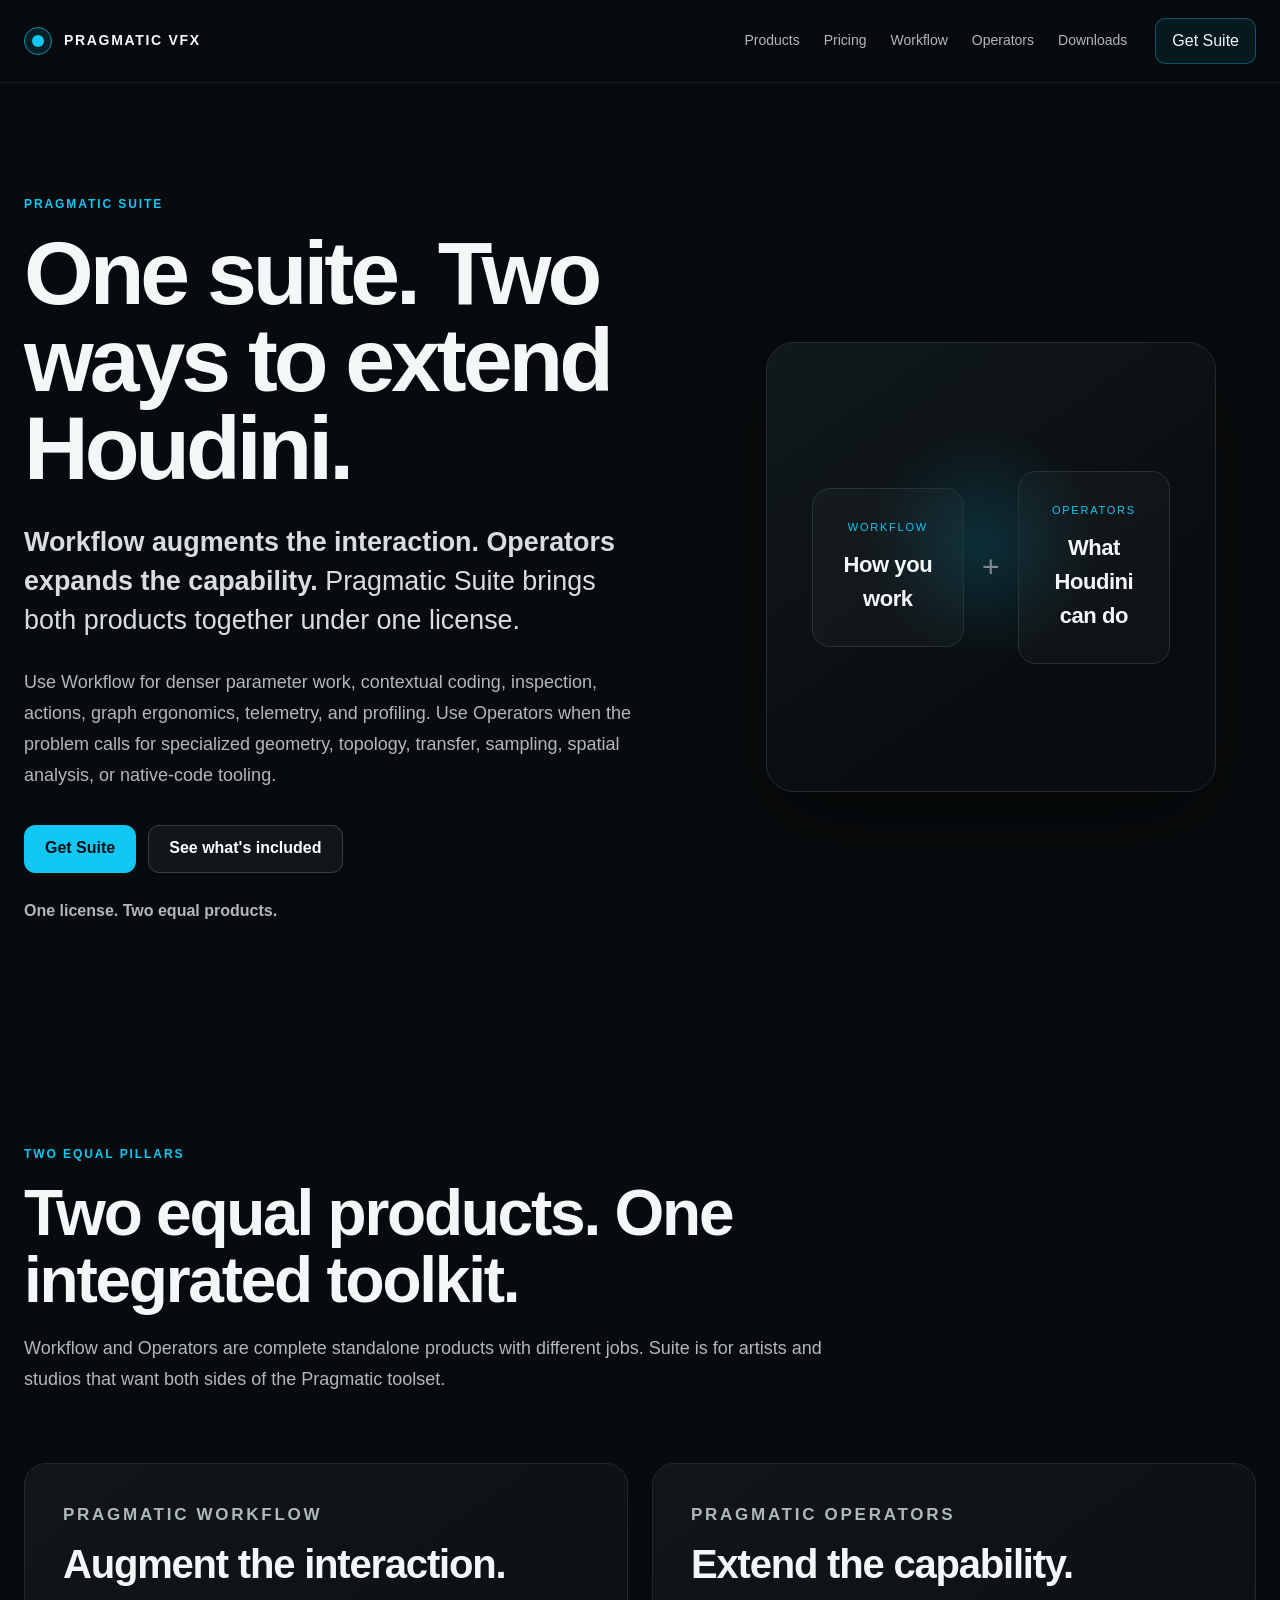
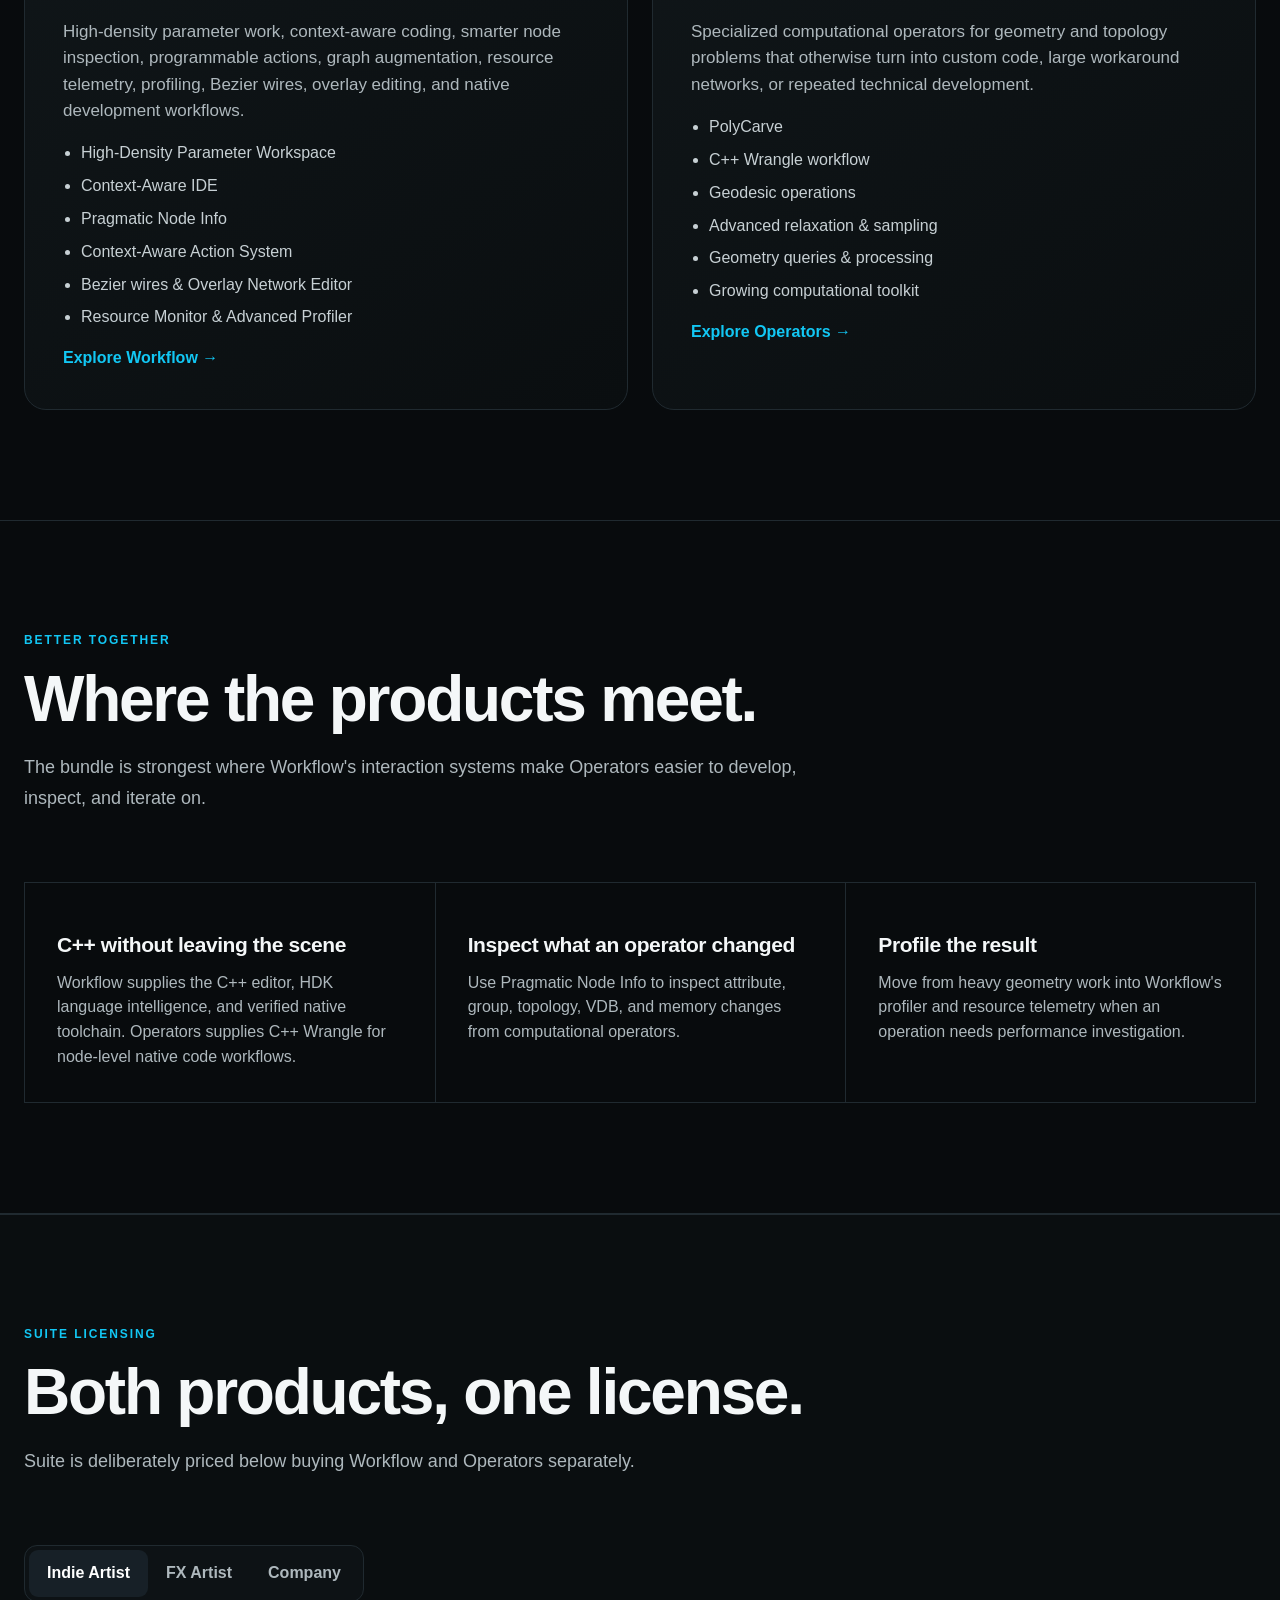
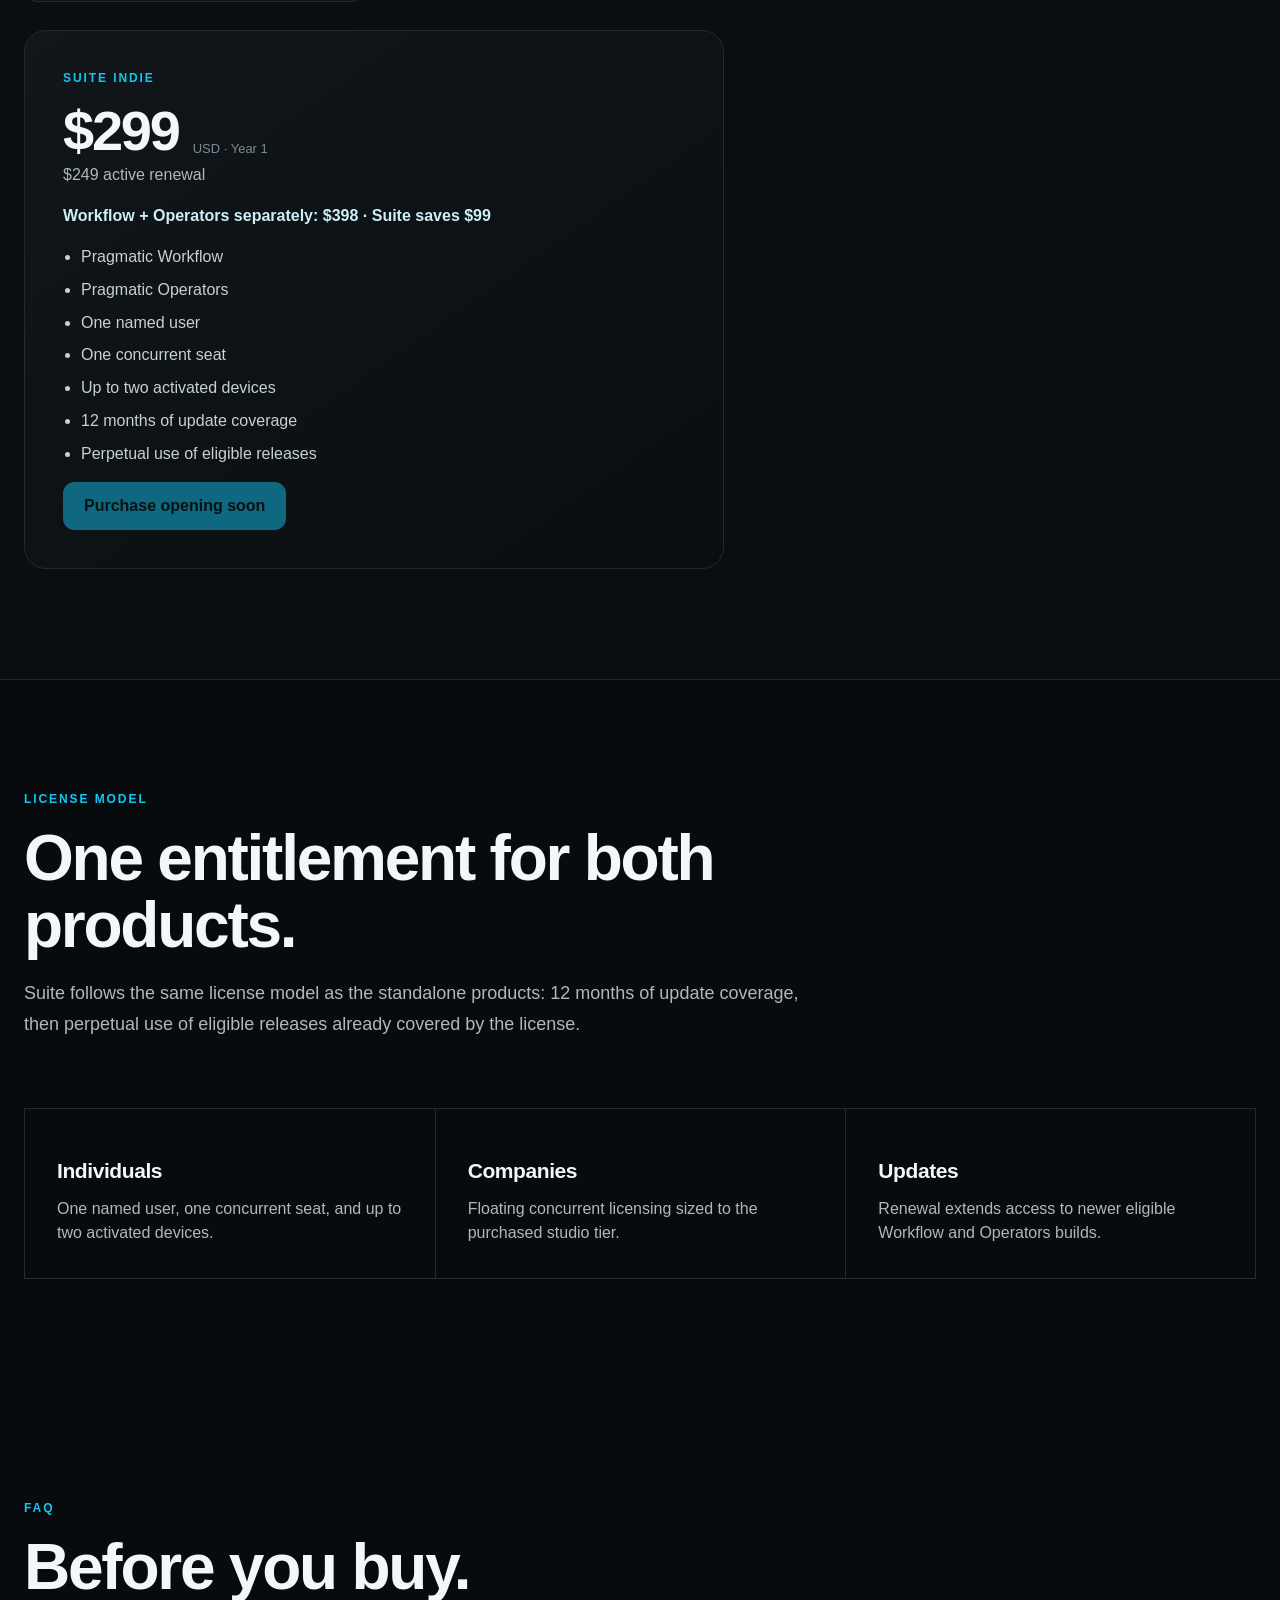
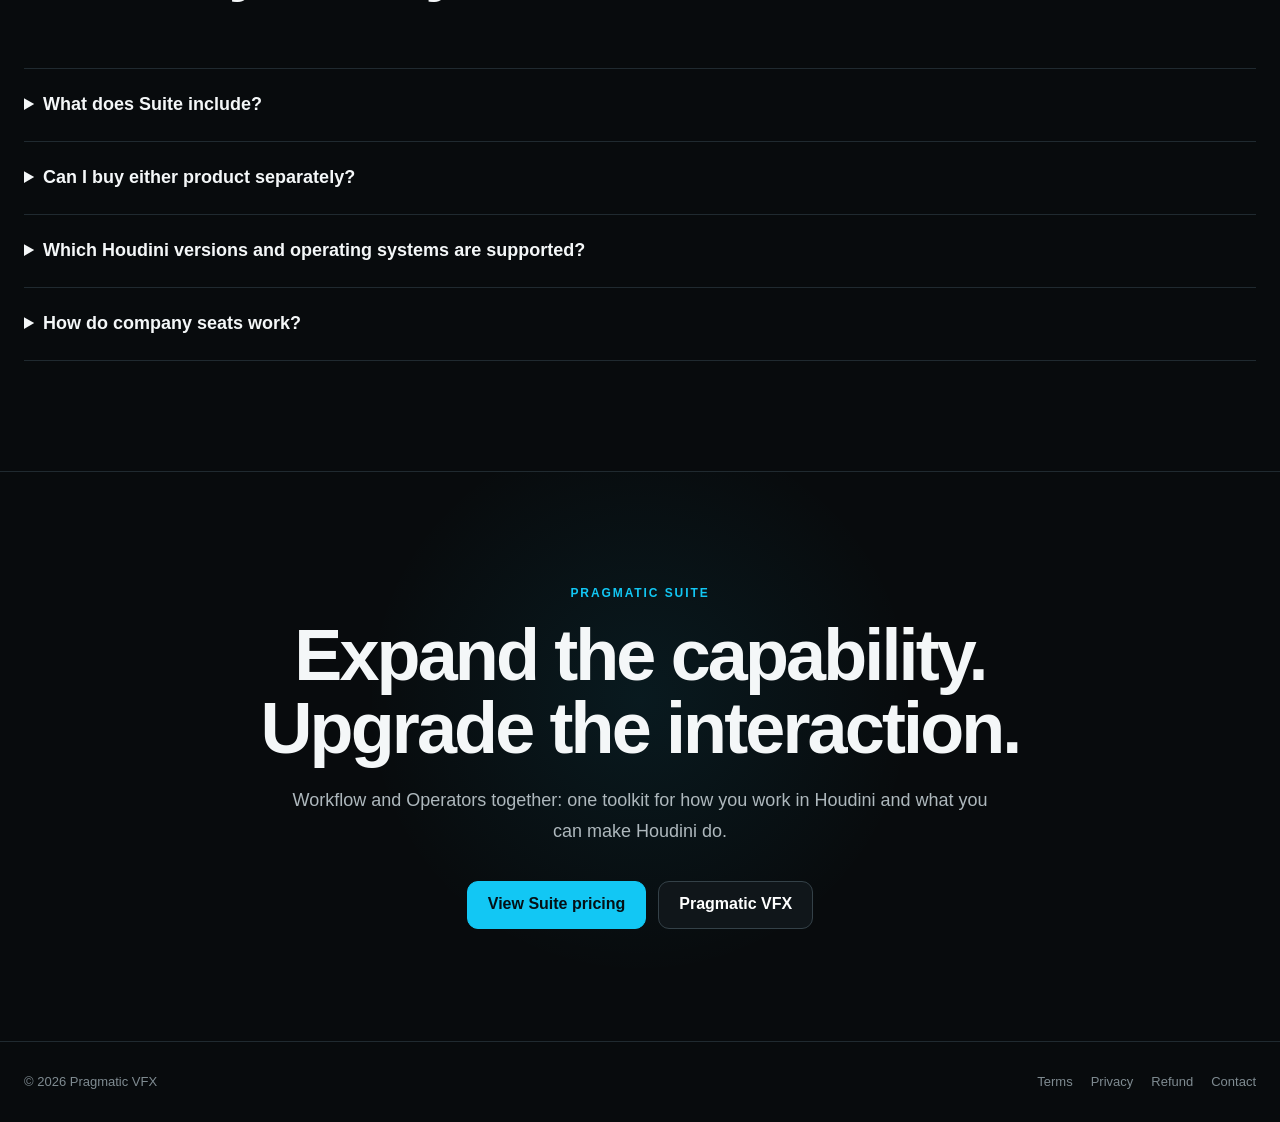
==== commit 1c1e3956: "Link prepared signed release downloads" ====
--- a/index.html
+++ b/index.html
@@ -28,7 +28,8 @@
         <a href="#pricing">Pricing</a>
         <a href="https://workflow.pragmatic-vfx.com/">Workflow</a>
         <a href="https://operators.pragmatic-vfx.com/">Operators</a>
-      </nav>
+      <a href="https://pragmatic-vfx.com/downloads/">Downloads</a>
+    </nav>
       <a class="nav-cta" href="#pricing">Get Suite</a>
     </div>
   </header>
@@ -186,7 +187,7 @@
             <ul class="license-list">
               <li>Pragmatic Workflow + Operators</li>
               <li>Floating concurrent seat pool</li>
-              <li>Company licensing begins at Studio 1–5</li>
+              <li>Company licensing begins at Studio 5</li>
               <li>12 months of update coverage</li>
               <li>Perpetual use of eligible releases</li>
             </ul>
@@ -217,7 +218,7 @@
         <details><summary>What does Suite include?</summary><p>Pragmatic Suite includes both Pragmatic Workflow and Pragmatic Operators under one license.</p></details>
         <details><summary>Can I buy either product separately?</summary><p>Yes. Workflow and Operators are equal standalone products, each priced at $199 Indie / $399 FX for year one.</p></details>
         <details><summary>Which Houdini versions and operating systems are supported?</summary><p>The final shipping compatibility matrix will be published before checkout is enabled.</p></details>
-        <details><summary>How do company seats work?</summary><p>Company Suite licensing uses a floating concurrent-seat pool. A company purchasing for even one employee starts at the 1–5 tier.</p></details>
+        <details><summary>How do company seats work?</summary><p>Company Suite licensing uses a floating concurrent-seat pool. A company purchasing for even one employee starts at Studio 5.</p></details>
       </div>
     </section>
   </main>
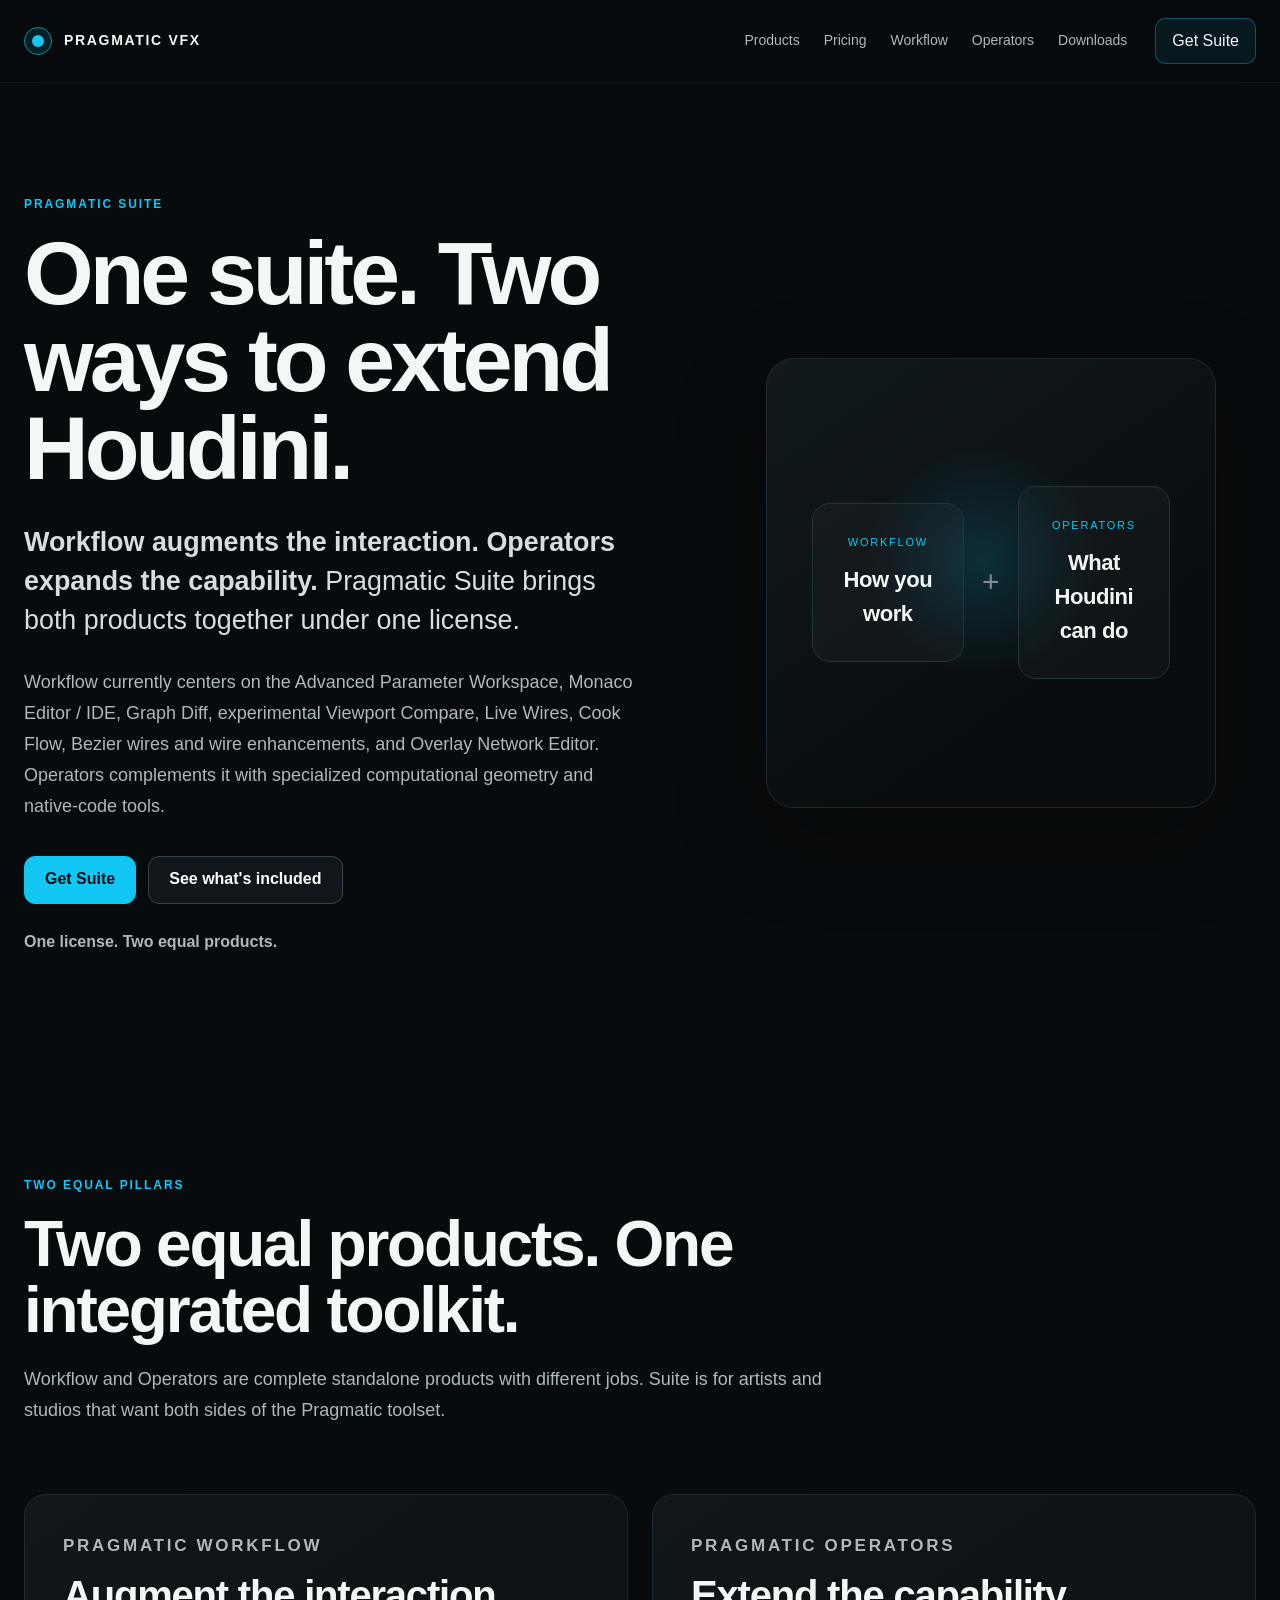
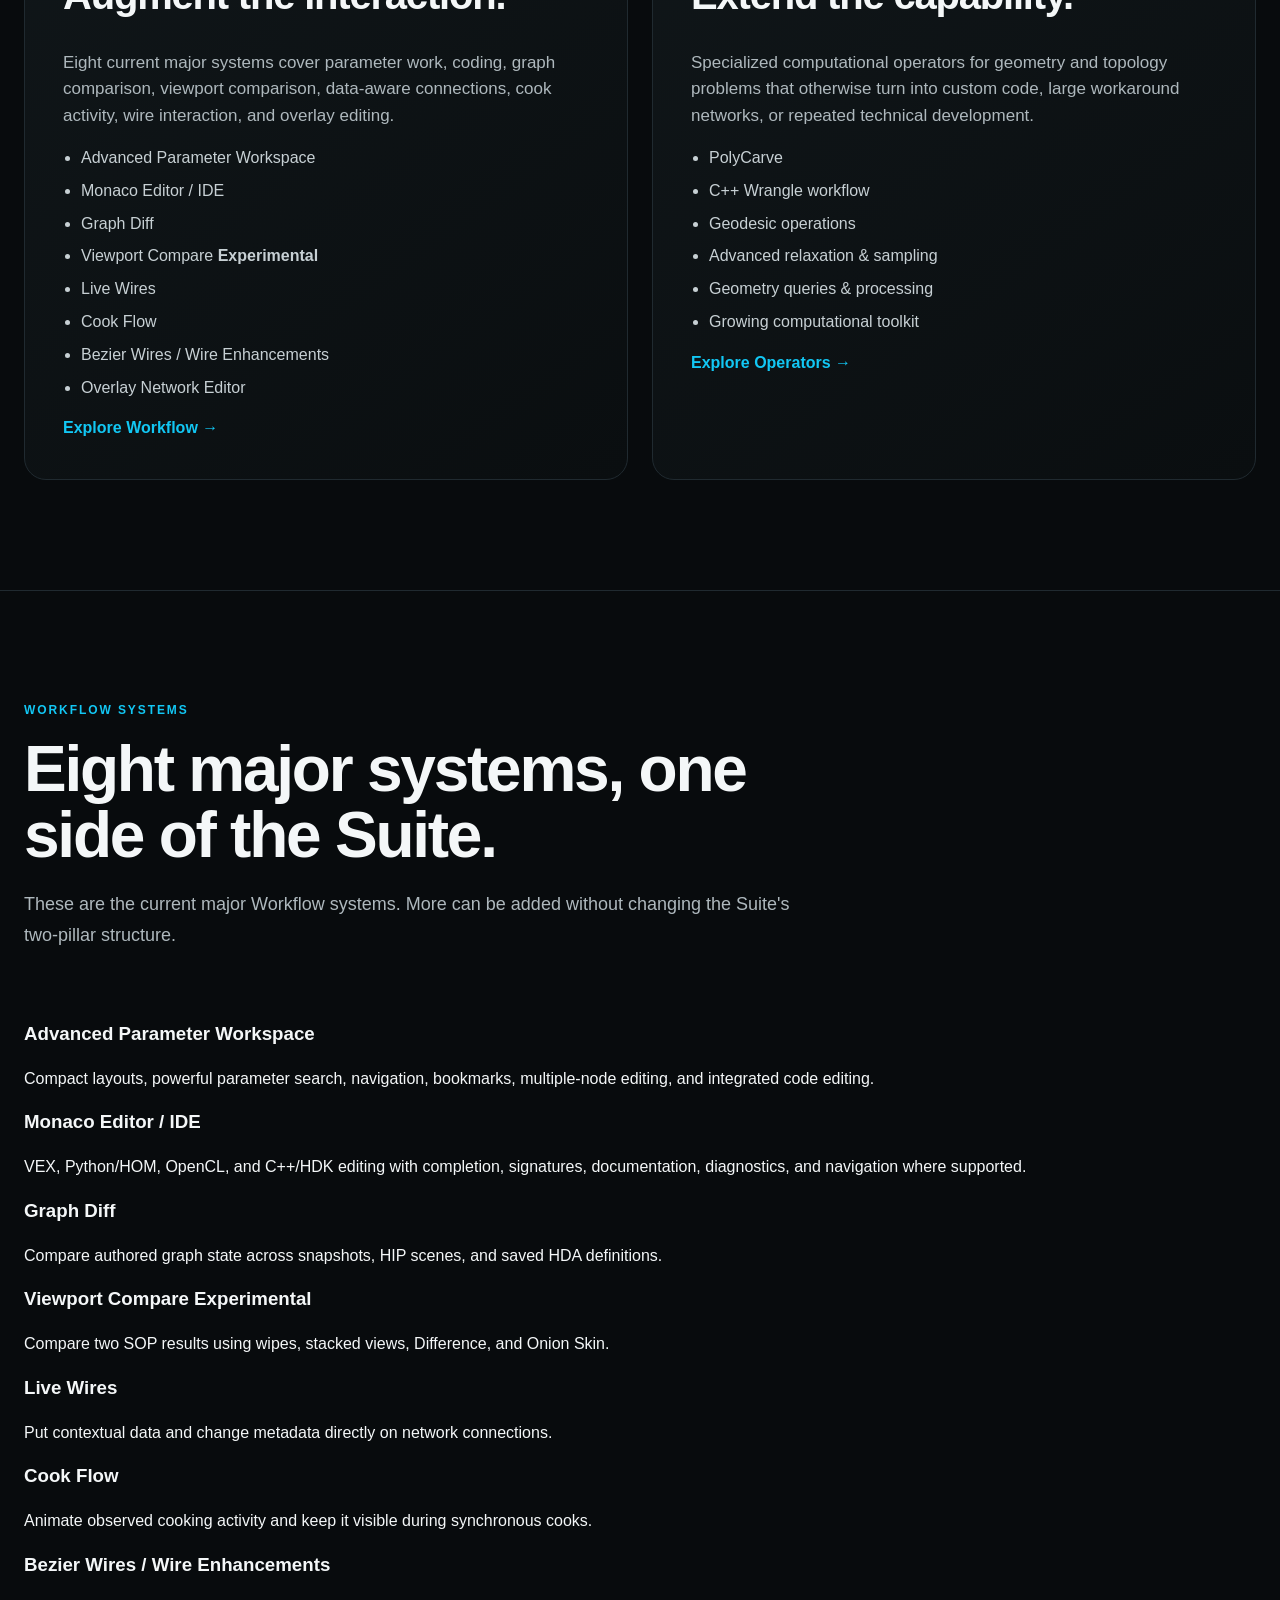
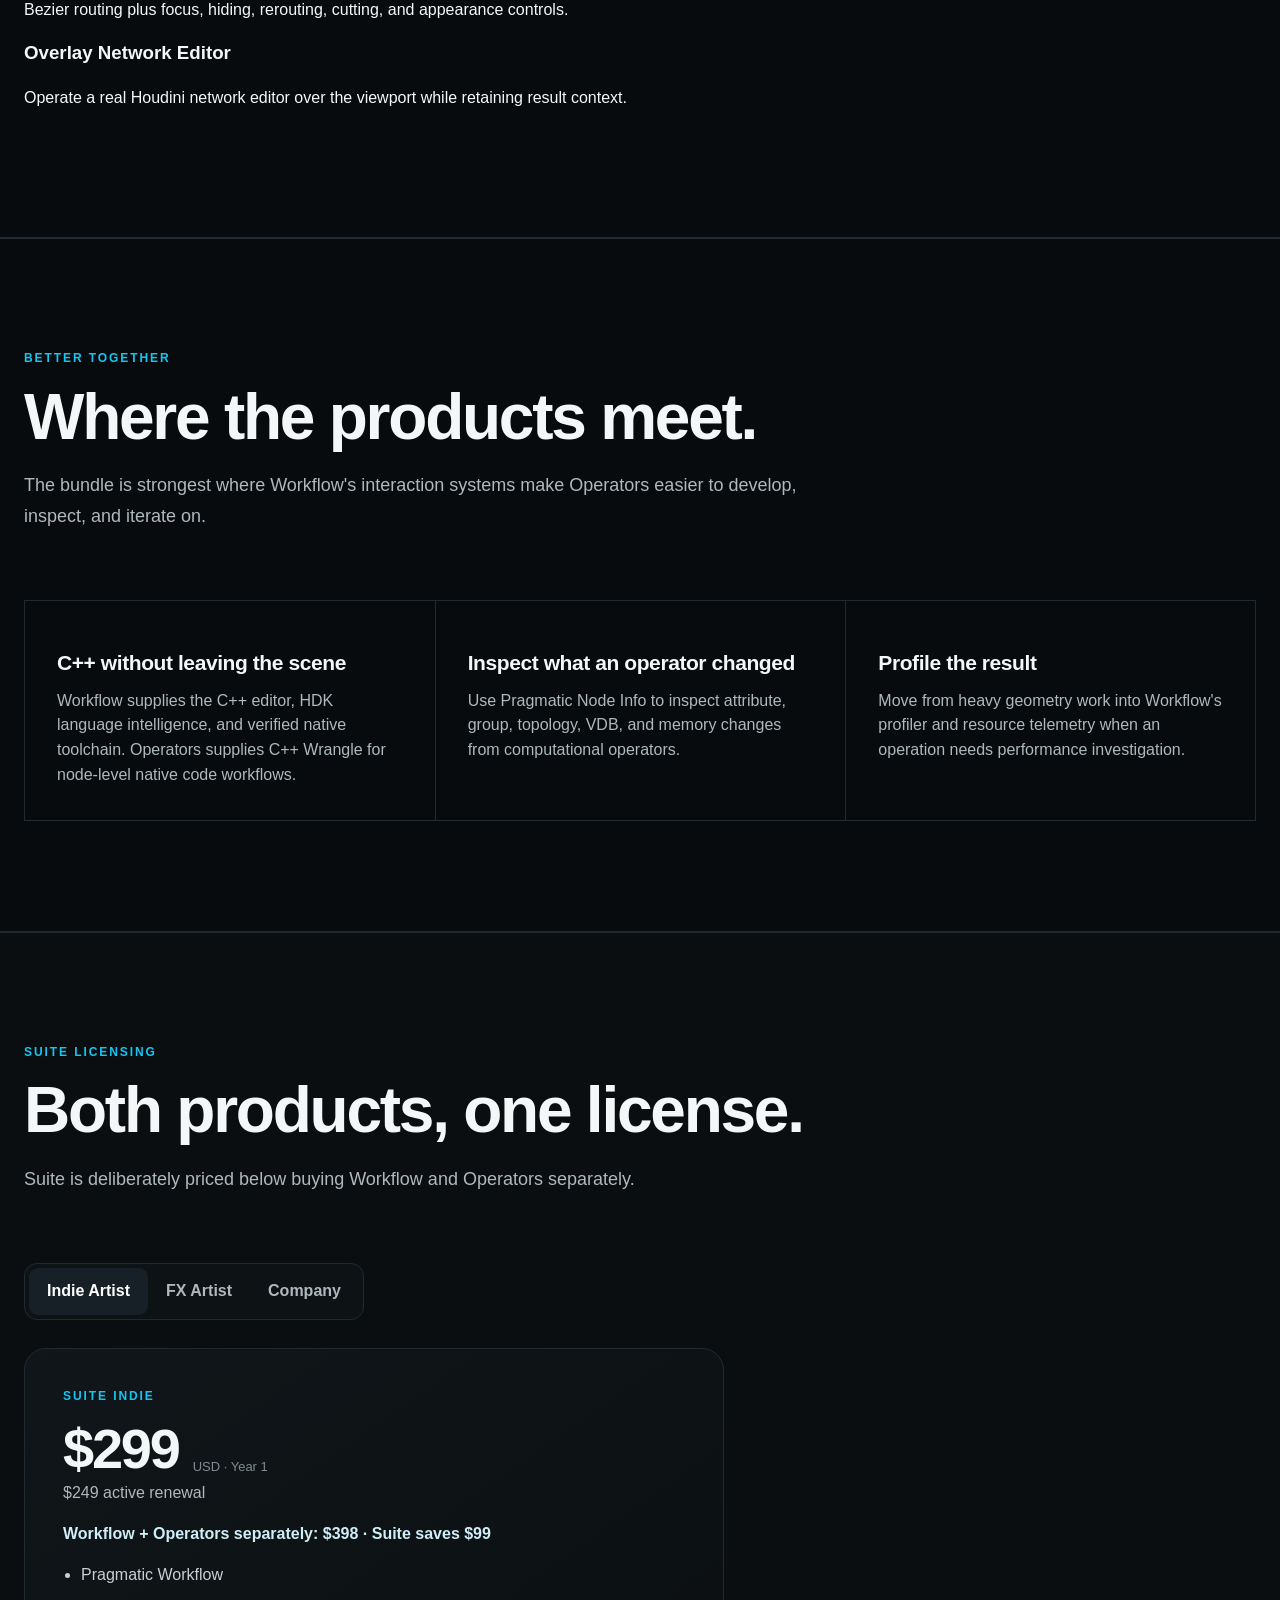
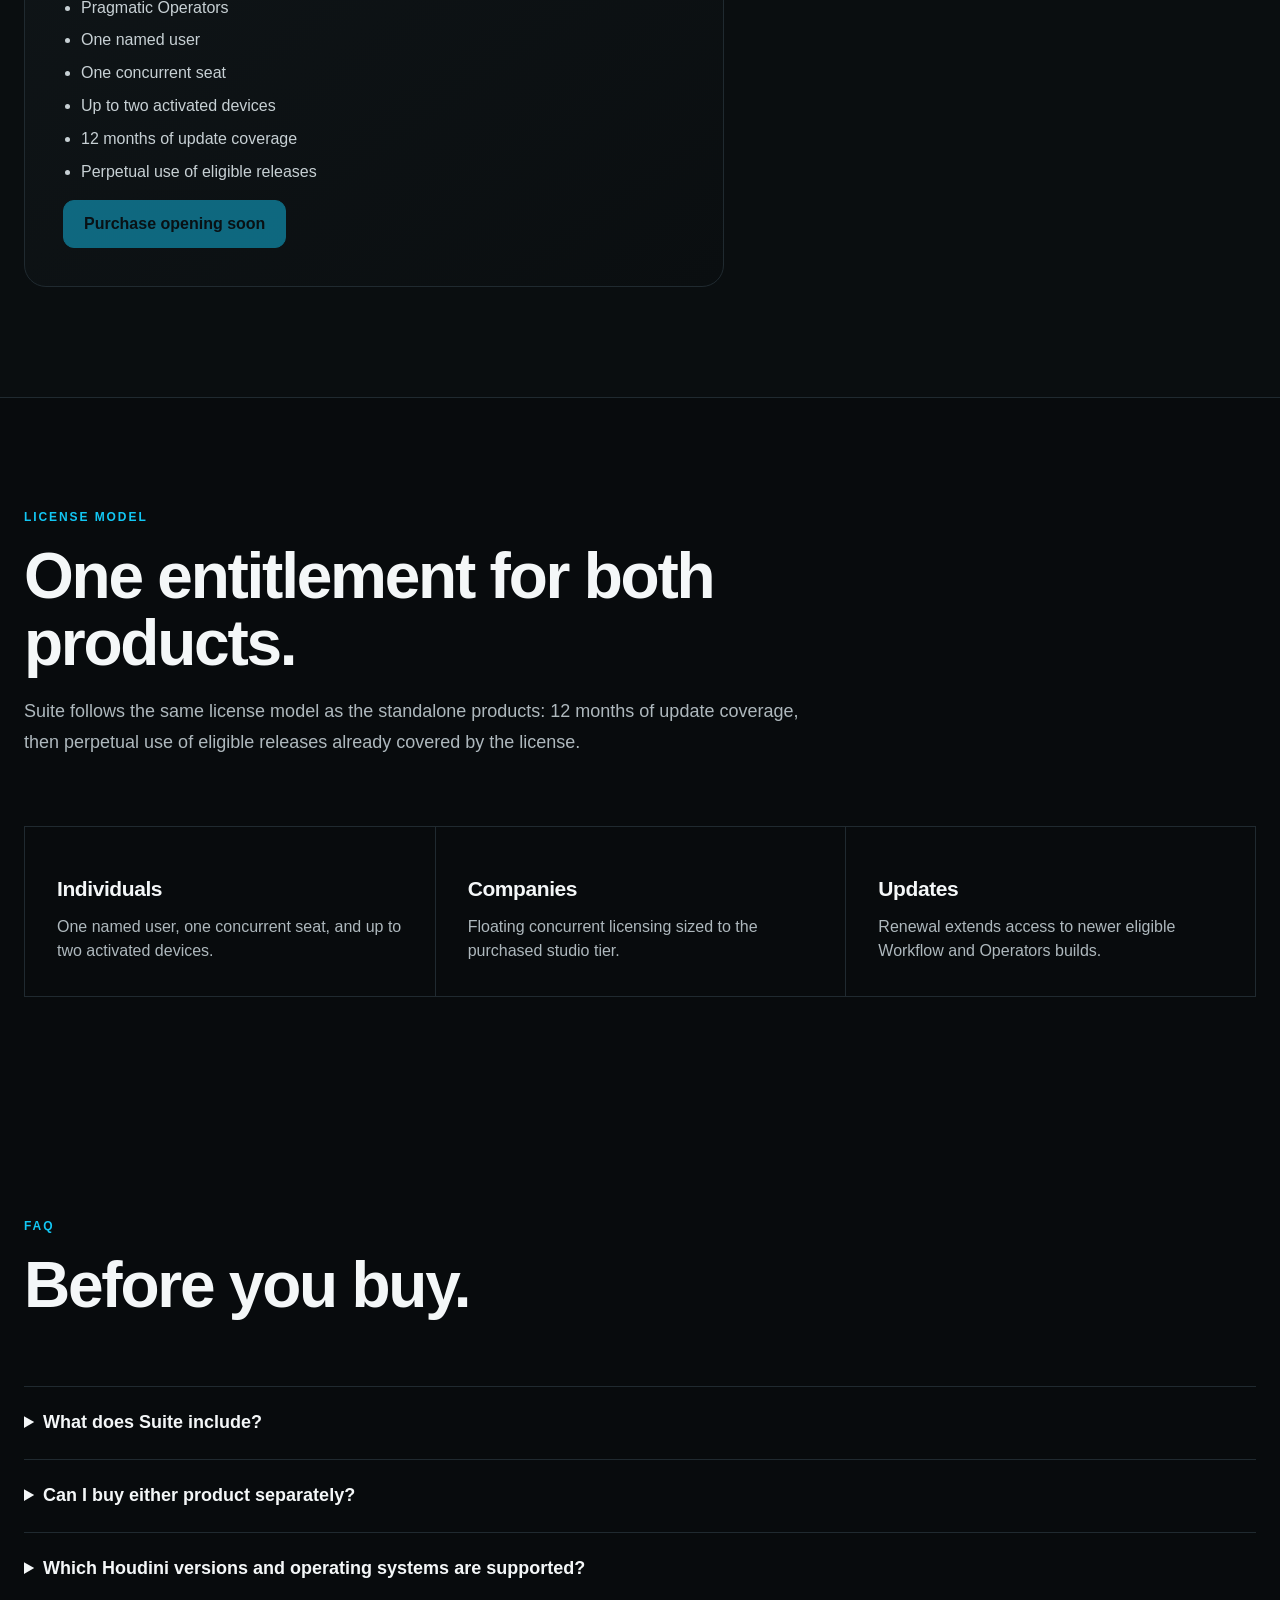
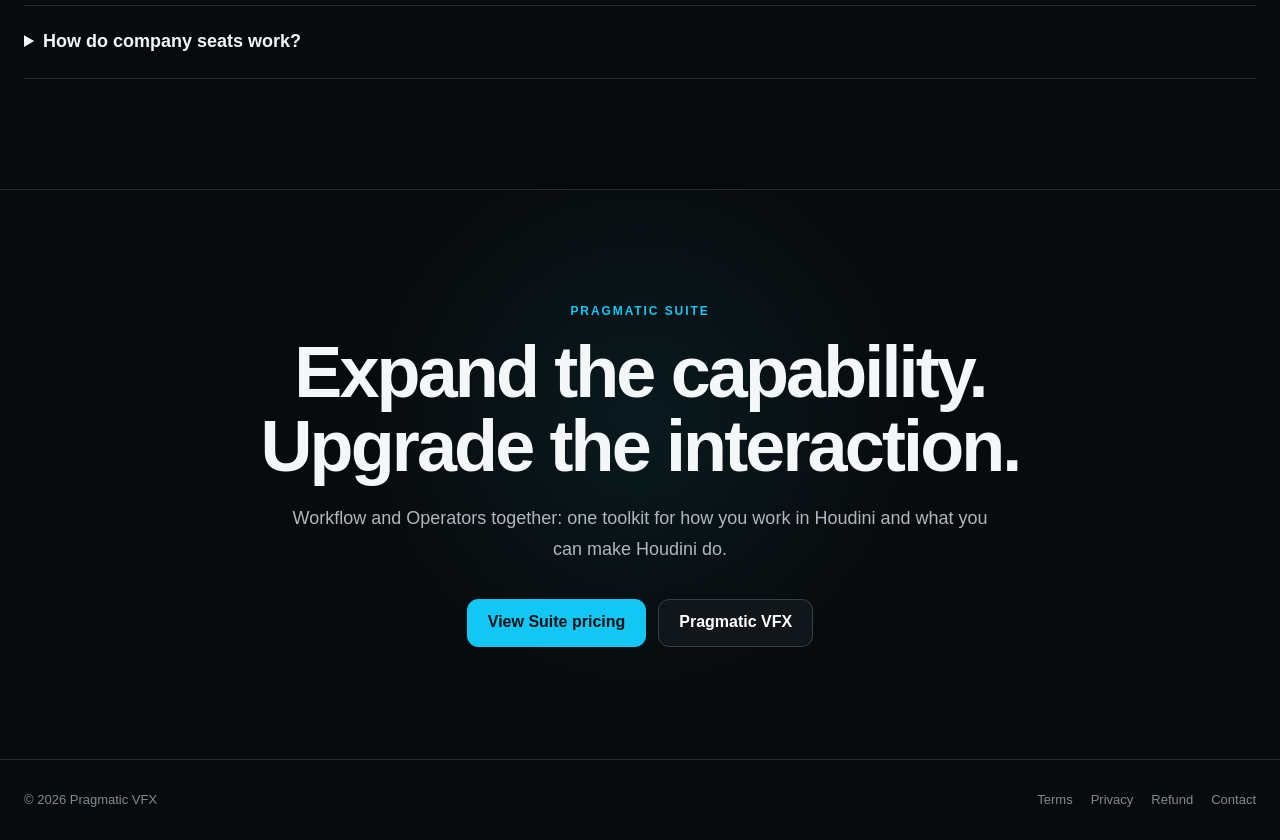
==== commit 0941ef97: "Update Suite with current Workflow systems" ====
--- a/index.html
+++ b/index.html
@@ -12,7 +12,7 @@
   <meta property="og:url" content="https://suite.pragmatic-vfx.com/">
   <link rel="preconnect" href="https://rsms.me">
   <link rel="stylesheet" href="https://rsms.me/inter/inter.css">
-  <link rel="stylesheet" href="./site.css?v=20260930-0305">
+  <link rel="stylesheet" href="./site.css?v=20261002-2358">
 </head>
 <body>
   <a class="skip-link" href="#main">Skip to content</a>
@@ -41,7 +41,7 @@
           <p class="eyebrow">Pragmatic Suite</p>
           <h1>One suite. Two ways to extend Houdini.</h1>
           <p class="hero-lede"><strong>Workflow augments the interaction. Operators expands the capability.</strong> Pragmatic Suite brings both products together under one license.</p>
-          <p class="hero-secondary">Use Workflow for denser parameter work, contextual coding, inspection, actions, graph ergonomics, telemetry, and profiling. Use Operators when the problem calls for specialized geometry, topology, transfer, sampling, spatial analysis, or native-code tooling.</p>
+          <p class="hero-secondary">Workflow currently centers on the Advanced Parameter Workspace, Monaco Editor / IDE, Graph Diff, experimental Viewport Compare, Live Wires, Cook Flow, Bezier wires and wire enhancements, and Overlay Network Editor. Operators complements it with specialized computational geometry and native-code tools.</p>
           <div class="hero-actions">
             <a class="button button-primary" href="#pricing">Get Suite</a>
             <a class="button" href="#products">See what's included</a>
@@ -70,14 +70,16 @@
           <article class="pillar-card">
             <p class="eyebrow">Pragmatic Workflow</p>
             <h2>Augment the interaction.</h2>
-            <p>High-density parameter work, context-aware coding, smarter node inspection, programmable actions, graph augmentation, resource telemetry, profiling, Bezier wires, overlay editing, and native development workflows.</p>
+            <p>Eight current major systems cover parameter work, coding, graph comparison, viewport comparison, data-aware connections, cook activity, wire interaction, and overlay editing.</p>
             <ul>
-              <li>High-Density Parameter Workspace</li>
-              <li>Context-Aware IDE</li>
-              <li>Pragmatic Node Info</li>
-              <li>Context-Aware Action System</li>
-              <li>Bezier wires & Overlay Network Editor</li>
-              <li>Resource Monitor & Advanced Profiler</li>
+              <li>Advanced Parameter Workspace</li>
+              <li>Monaco Editor / IDE</li>
+              <li>Graph Diff</li>
+              <li>Viewport Compare <strong class="inline-status">Experimental</strong></li>
+              <li>Live Wires</li>
+              <li>Cook Flow</li>
+              <li>Bezier Wires / Wire Enhancements</li>
+              <li>Overlay Network Editor</li>
             </ul>
             <a class="text-link" href="https://workflow.pragmatic-vfx.com/">Explore Workflow →</a>
           </article>
@@ -100,7 +102,28 @@
       </div>
     </section>
 
-    <section class="cross-workflows">
+    
+    <section class="cross-workflows workflow-systems">
+      <div class="shell">
+        <div class="section-heading">
+          <p class="eyebrow">Workflow systems</p>
+          <h2>Eight major systems, one side of the Suite.</h2>
+          <p>These are the current major Workflow systems. More can be added without changing the Suite's two-pillar structure.</p>
+        </div>
+        <div class="system-grid">
+          <article><h3>Advanced Parameter Workspace</h3><p>Compact layouts, powerful parameter search, navigation, bookmarks, multiple-node editing, and integrated code editing.</p></article>
+          <article><h3>Monaco Editor / IDE</h3><p>VEX, Python/HOM, OpenCL, and C++/HDK editing with completion, signatures, documentation, diagnostics, and navigation where supported.</p></article>
+          <article><h3>Graph Diff</h3><p>Compare authored graph state across snapshots, HIP scenes, and saved HDA definitions.</p></article>
+          <article><h3>Viewport Compare <span class="system-status">Experimental</span></h3><p>Compare two SOP results using wipes, stacked views, Difference, and Onion Skin.</p></article>
+          <article><h3>Live Wires</h3><p>Put contextual data and change metadata directly on network connections.</p></article>
+          <article><h3>Cook Flow</h3><p>Animate observed cooking activity and keep it visible during synchronous cooks.</p></article>
+          <article><h3>Bezier Wires / Wire Enhancements</h3><p>Bezier routing plus focus, hiding, rerouting, cutting, and appearance controls.</p></article>
+          <article><h3>Overlay Network Editor</h3><p>Operate a real Houdini network editor over the viewport while retaining result context.</p></article>
+        </div>
+      </div>
+    </section>
+
+<section class="cross-workflows">
       <div class="shell">
         <div class="section-heading">
           <p class="eyebrow">Better together</p>
@@ -248,6 +271,6 @@
       </div>
     </div>
   </footer>
-  <script src="./site.js?v=20260930-0305"></script>
+  <script src="./site.js?v=20261002-2358"></script>
 </body>
 </html>
